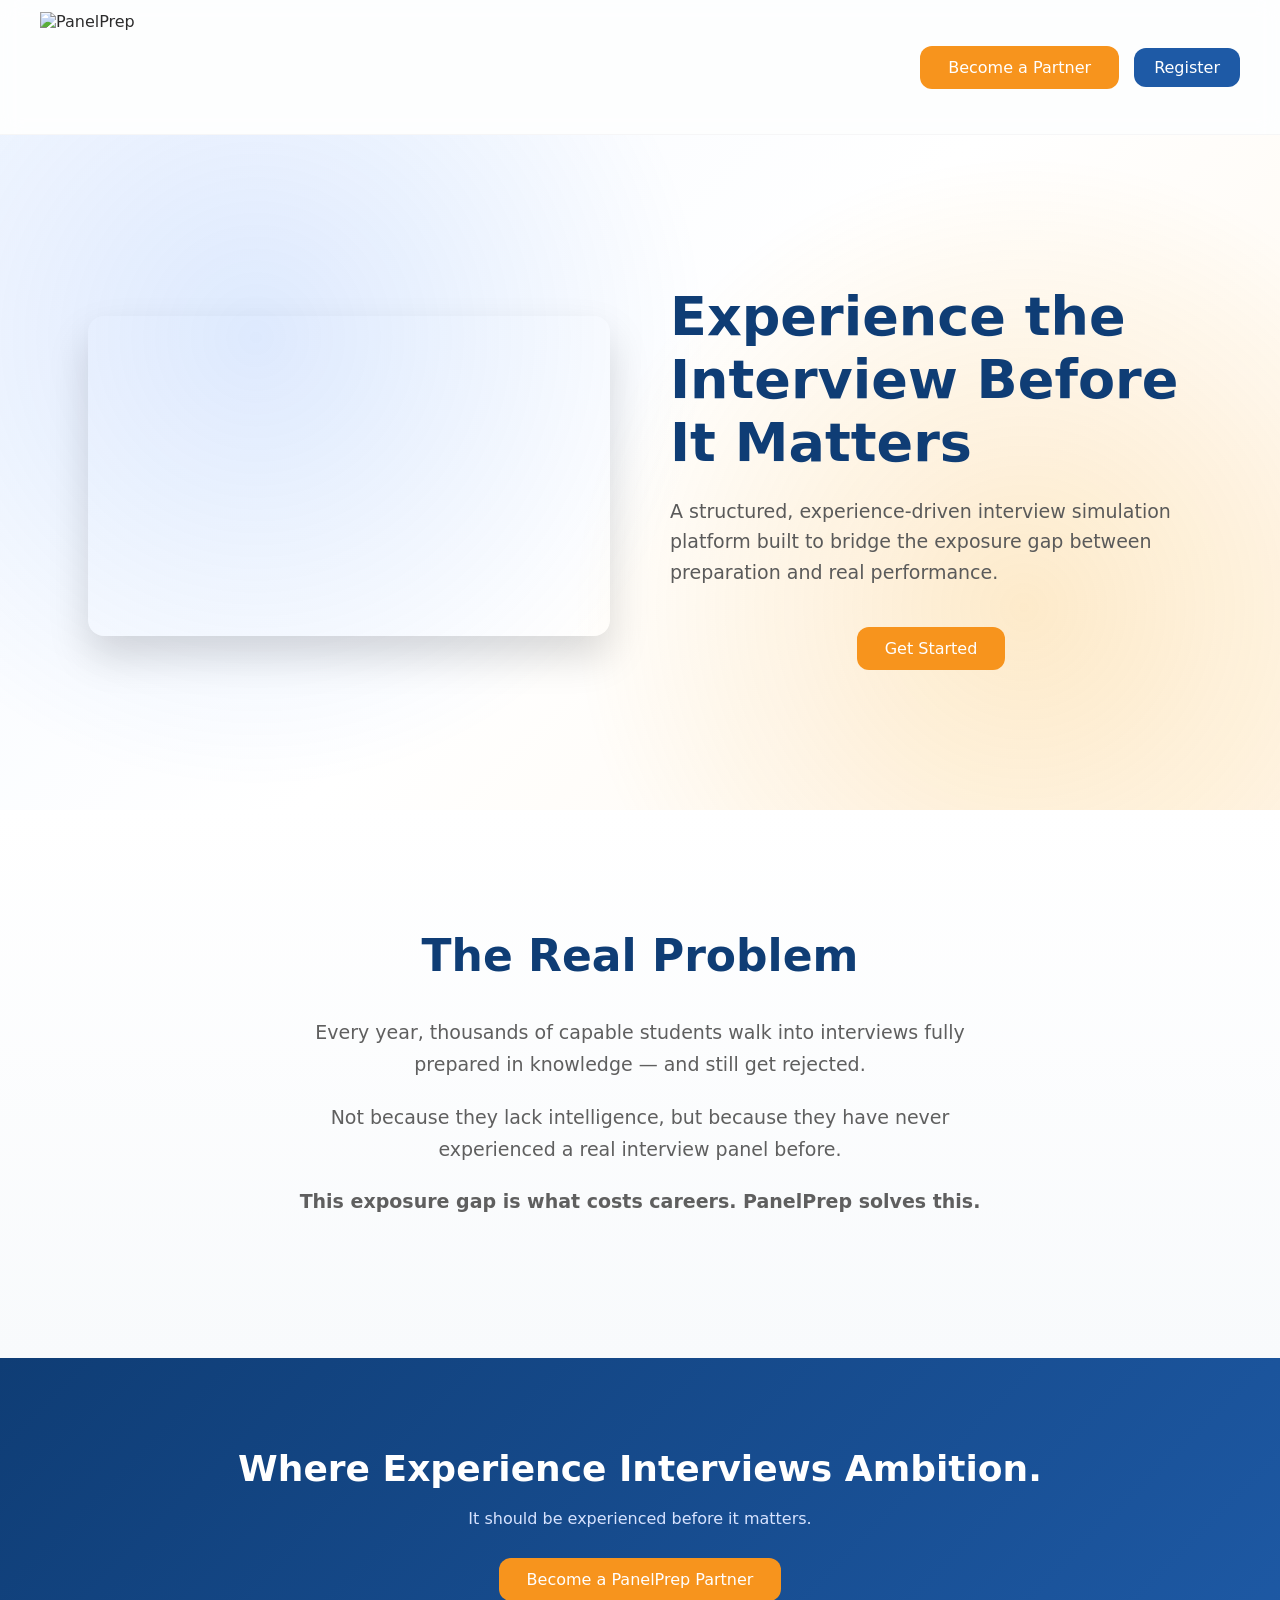
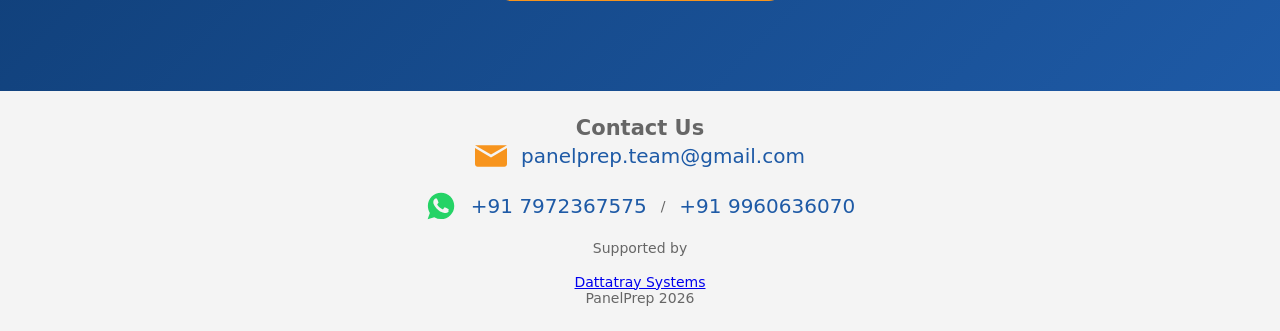
==== index.html @ e37e0bfb "Added hero video layout and updated styling" ====
<!DOCTYPE html>
<html lang="en">
<head>
<meta charset="UTF-8">
<meta name="viewport" content="width=device-width, initial-scale=1.0">

<title>PanelPrep</title>
<link rel="icon" type="image/png" href="assets/logo.png">

<link rel="stylesheet" href="style.css">
</head>

<body>

<!-- Header -->
<header class="navbar">
    <div class="container nav-inner">

        <div class="logo">
            <img src="assets/logo.png" alt="PanelPrep">
        </div>

<div class="nav-buttons">

<a href="partner.html" class="btn-accent">
Become a Partner
</a>

<a 
href="https://docs.google.com/forms/d/e/1FAIpQLSeNSyKoemHuZUB2yAhKJcCHm5KfKN0xxCc2id0hltxYJWMa1w/viewform"
target="_blank"
class="btn-primary">

Register

</a>

</div>

    </div>
</header>


<!-- Hero Section -->
<section class="hero">

<div class="blob blob1"></div>
<div class="blob blob2"></div>

<div class="container hero-content">

<div class="container hero-content">

    <div class="hero-video">
    
    <iframe 
    width="100%" 
    height="315"
    src="https://youtu.be/iik25wqIuFo?si=iToSRMz5ObK1NHu_"
    title="YouTube video"
    frameborder="0"
    allowfullscreen>
    </iframe>
    
    </div>
<div class="hero-text">

<h1>
Experience the Interview Before It Matters
</h1>

<p>
A structured, experience-driven interview simulation platform built to bridge the exposure gap between preparation and real performance.
</p>

<div class="hero-buttons">
    <a href="services.html" class="btn-accent">Get Started</a>
</div>

</div>


</div>

</div>
</section>


<!-- Problem Section -->
<section class="problem">
<div class="container">

<h2>The Real Problem</h2>

<p>
Every year, thousands of capable students walk into interviews fully prepared in knowledge — and still get rejected.
</p>

<p>
Not because they lack intelligence, but because they have never experienced a real interview panel before.
</p>

<p class="highlight">
This exposure gap is what costs careers. PanelPrep solves this.
</p>

</div>
</section>


<!-- CTA Section -->
<section class="cta">

<div class="container">

<h2>
Where Experience Interviews Ambition.
</h2>

<p>
It should be experienced before it matters.
</p>

<a href="partner.html" class="btn-accent">
Become a PanelPrep Partner
</a>

</div>

</section>


<footer>
    <section class="contact">

<div class="container">

<h2>Contact Us</h2>

<div class="contact-items">

<div class="contact-item">

<img src="assets/email.svg" alt="Email">

<a href="mailto:panelprep.team@gmail.com">
panelprep.team@gmail.com
</a>

</div>

<div class="contact-item">

<img src="assets/whatsapp.svg" alt="WhatsApp">

<a href="https://wa.me/917972367575" target="_blank">
+91 7972367575
</a> / 
<a href="https://wa.me/919960636070" target="_blank">
+91 9960636070
</a>


</div>
Supported by
<a href="https://dattatraysys77-cmyk.github.io/dattatray-systems/" target="_blank">
Dattatray Systems
</a>

</div>

</div>

</section>
PanelPrep 2026 
</footer>


<script src="script.js"></script>
<!-- Registration Modal -->

<div id="formModal" class="modal">

<div class="modal-content">

<span class="close">&times;</span>

<iframe 
src="https://docs.google.com/forms/d/e/1FAIpQLSeNSyKoemHuZUB2yAhKJcCHm5KfKN0xxCc2id0hltxYJWMa1w/viewform?embedded=true"
width="100%"
height="600"
frameborder="0">
Loading…
</iframe>

</div>

</div>
</body>
</html>
---- style.css ----
*{
margin:0;
padding:0;
box-sizing:border-box;
font-family:Inter,system-ui;
}

:root{
--blue:#1E5AA6;
--blue-dark:#0F3D75;
--orange:#F7941D;
--text:#2c2c2c;
}

body{
background:#f8fafc;
color:var(--text);
overflow-x:hidden;
}

/* container */

.container{
max-width:1200px;
margin:auto;
padding:0 24px;
}

/* NAVBAR */

.navbar{
position:sticky;
top:0;
z-index:100;

background:rgba(255,255,255,0.75);
backdrop-filter:blur(10px);

border-bottom:1px solid rgba(0,0,0,0.03);
}

.nav-inner{
display:flex;
justify-content:space-between;
align-items:center;
padding:12px 0;
}

/* logo */

.logo img{
height: 110px;
width:auto;
object-fit:contain;
display:block;
}

/* NAV BUTTONS */

.nav-buttons{
display:flex;
gap:15px;
align-items:center;
}

/* BUTTONS */

.btn-primary,
.btn-outline,
.btn-accent{
transition:all 0.3s cubic-bezier(.4,0,.2,1);
cursor:pointer;
font-weight:500;
display:inline-block;
text-decoration:none;
}

/* primary */

.btn-primary{
background:var(--blue);
color:white;
border:none;
padding:10px 20px;
border-radius:12px;
}

.btn-primary:hover{
background:#17498a;
transform:translateY(-2px);
box-shadow:0 8px 20px rgba(0,0,0,0.15);
}

/* outline */

.btn-outline{
border:1px solid #d6d6d6;
background:white;
padding:10px 20px;
border-radius:12px;
}

.btn-outline:hover{
background:#f5f5f5;
transform:translateY(-2px);
}

/* accent */

.btn-accent{
background:var(--orange);
color:white;
border:none;
padding:12px 28px;
border-radius:12px;
font-size:16px;
}

.btn-accent:hover{
transform:translateY(-3px);
box-shadow:0 12px 28px rgba(247,148,29,0.35);
}

/* HERO SECTION */

.hero{
position:relative;
padding:150px 0 140px 0;
text-align:center;
overflow:hidden;

.hero-content{
display:flex;
align-items:center;   /* vertical center */
justify-content:space-between;
gap:60px;
text-align:left;
}

.hero-video{
flex:1;
}

.hero-text{
flex:1;
display:flex;
flex-direction:column;
justify-content:center; /* center text vertically */
}

.hero-video iframe{
width:100%;
height:320px;
border-radius:16px;
box-shadow:0 20px 40px rgba(0,0,0,0.15);
}

/* smooth gradient background */

background:
radial-gradient(circle at 20% 30%, rgba(59,130,246,0.15), transparent 40%),
radial-gradient(circle at 80% 70%, rgba(245,158,11,0.18), transparent 40%),
linear-gradient(135deg,#f5f9ff,#ffffff,#fff7eb);
}

/* heading */

.hero h1{
font-size:54px;
color:var(--blue-dark);
margin-bottom:22px;
font-weight:700;

animation:fadeUp 0.9s ease forwards;
}

/* paragraph */

.hero p{
font-size:19px;
max-width:720px;
margin:auto;
color:#5a5a5a;
line-height:1.6;
animation:fadeUp 1.1s ease forwards;
border-bottom-left-radius:40px;
border-bottom-right-radius:40px;
}

/* hero buttons */

.hero-buttons{
margin-top:40px;
display:flex;
justify-content:center;
gap:18px;

animation:fadeUp 1.3s ease forwards;
}

/* FLOATING BLOBS */

.blob{
position:absolute;
width:420px;
height:420px;
border-radius:50%;
filter:blur(160px);
opacity:.35;
z-index:-1;

animation:floatBlob 18s ease-in-out infinite;
}

.blob1{
background:#3b82f6;
top:-120px;
left:-100px;
animation-delay:0s;
}

.blob2{
background:#f59e0b;
bottom:-140px;
right:-100px;
animation-delay:6s;
}

/* PROBLEM SECTION */

.problem{
padding:120px 20px;
background:linear-gradient(180deg,#ffffff,#f8fafc);
text-align:center;
}

/* heading */

.problem h2{
font-size:44px;
margin-bottom:35px;
color:var(--blue-dark);
font-weight:700;
}

/* text container */

.problem p{
max-width:700px;
margin:0 auto 20px auto;
font-size:19px;
color:#5f5f5f;
line-height:1.7;
}

/* highlight line */

.highlight{
color:var(--orange);
font-weight:600;
margin-top:10px;
}

/* CTA */

.cta{
background:linear-gradient(135deg,#0F3D75,#1E5AA6);
color:white;
text-align:center;
padding:90px 0;
}

.cta h2{
font-size:36px;
margin-bottom:20px;
}

.cta p{
margin-bottom:30px;
color:#d7e3ff;
}

/* footer */

footer{
text-align:center;
padding:25px;
font-size:14px;
background:#f4f4f4;
color:#666;
}

/* ANIMATIONS */

@keyframes floatBlob{

0%{
transform:translate(0px,0px);
}

50%{
transform:translate(40px,-30px);
}

100%{
transform:translate(0px,0px);
}

}

@keyframes fadeUp{

0%{
opacity:0;
transform:translateY(30px);
}

100%{
opacity:1;
transform:translateY(0);
}

}

/* RESPONSIVE */

@media(max-width:900px){

.hero h1{
font-size:40px;
}

.hero p{
font-size:17px;
}

}

@media(max-width:768px){


.logo img{
height:60px;
}


.hero{
padding:110px 0;
}

.hero h1{
font-size:32px;
}

.hero-buttons{
justify-content:center; /* center only on mobile */
/* flex-direction:column; */
/* gap:12px; */
}

.problem{
padding:70px 0;
}

.problem h2{
font-size:28px;
}
.hero-content{
flex-direction:column;
text-align:center;
}

.hero-video iframe{
height:220px;
}

}

/* Modal background */

.modal{
display:none;
position:fixed;
z-index:999;
left:0;
top:0;
width:100%;
height:100%;
background:rgba(0,0,0,0.5);
}

/* Modal box */

.modal-content{
background:white;
margin:5% auto;
padding:20px;
width:80%;
max-width:800px;
border-radius:10px;
position:relative;
}

/* Close button */

.close{
position:absolute;
top:10px;
right:15px;
font-size:28px;
cursor:pointer;
}

/* CONTACT ICONS */

/* CONTACT SECTION CENTER */

.contact{
text-align:center;
}

.contact-items{
display:flex;
flex-direction:column;
align-items:center;
gap:18px;
}

.contact-item{
display:flex;
align-items:center;
justify-content:center;
gap:14px;
}

.contact-item img{
width:32px;
height:32px;
}

.contact-item a{
font-size:20px;
text-decoration:none;
color:#1E5AA6;
}
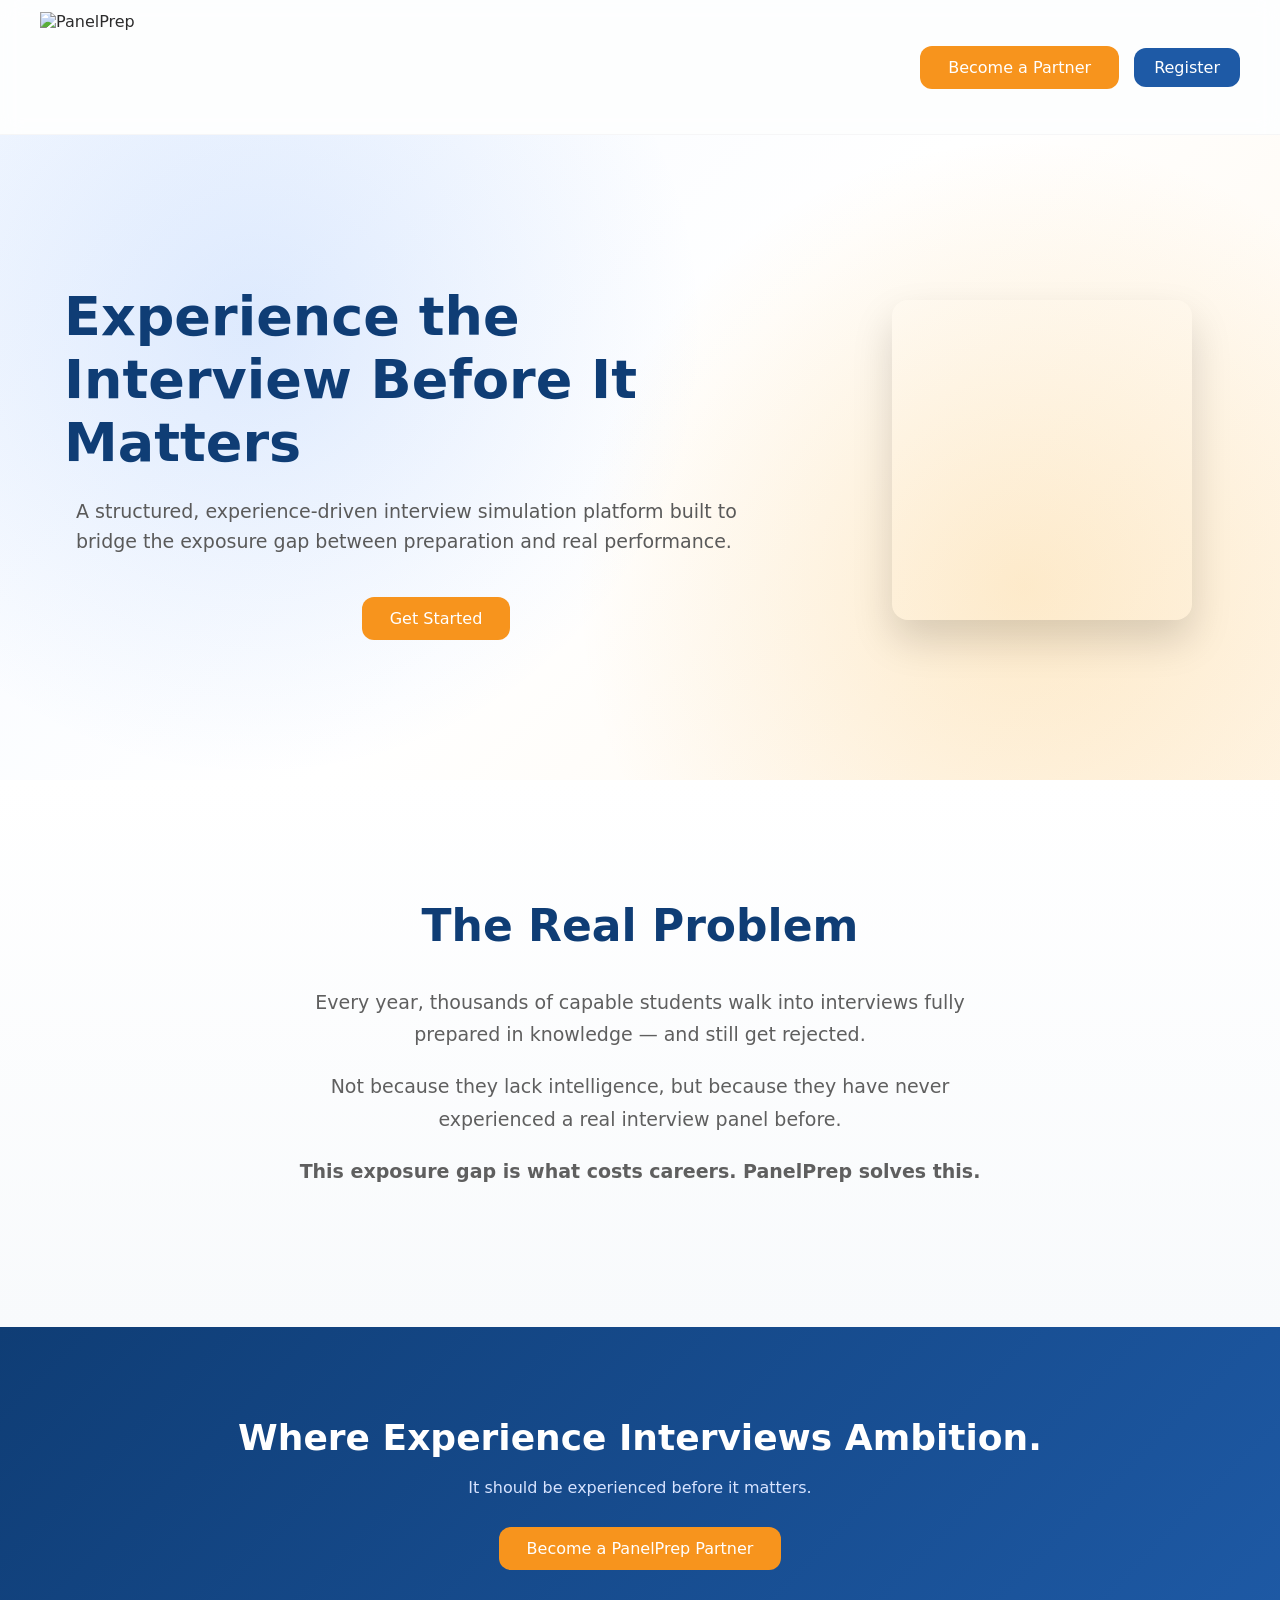
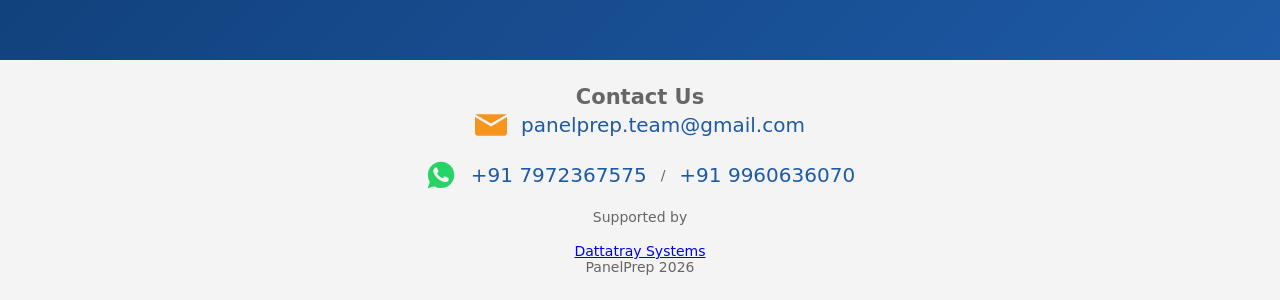
==== commit 1636c34d: "Embed YouTube video in hero section Added a video iframe to the hero section of the homepage." ====
--- a/index.html
+++ b/index.html
@@ -49,9 +49,26 @@
 
 <div class="container hero-content">
 
+
+<div class="hero-text">
+
+<h1>
+Experience the Interview Before It Matters
+</h1>
+
+<p>
+A structured, experience-driven interview simulation platform built to bridge the exposure gap between preparation and real performance.
+</p>
+
+<div class="hero-buttons">
+    <a href="services.html" class="btn-accent">Get Started</a>
+</div>
+
+</div>
 <div class="container hero-content">
 
     <div class="hero-video">
+        <!-- <iframe src="https://www.youtube.com/embed/VIDEO_ID" allowfullscreen></iframe> -->
     
     <iframe 
     width="100%" 
@@ -62,21 +79,6 @@
     allowfullscreen>
     </iframe>
     
-    </div>
-<div class="hero-text">
-
-<h1>
-Experience the Interview Before It Matters
-</h1>
-
-<p>
-A structured, experience-driven interview simulation platform built to bridge the exposure gap between preparation and real performance.
-</p>
-
-<div class="hero-buttons">
-    <a href="services.html" class="btn-accent">Get Started</a>
-</div>
-
 </div>
 
 
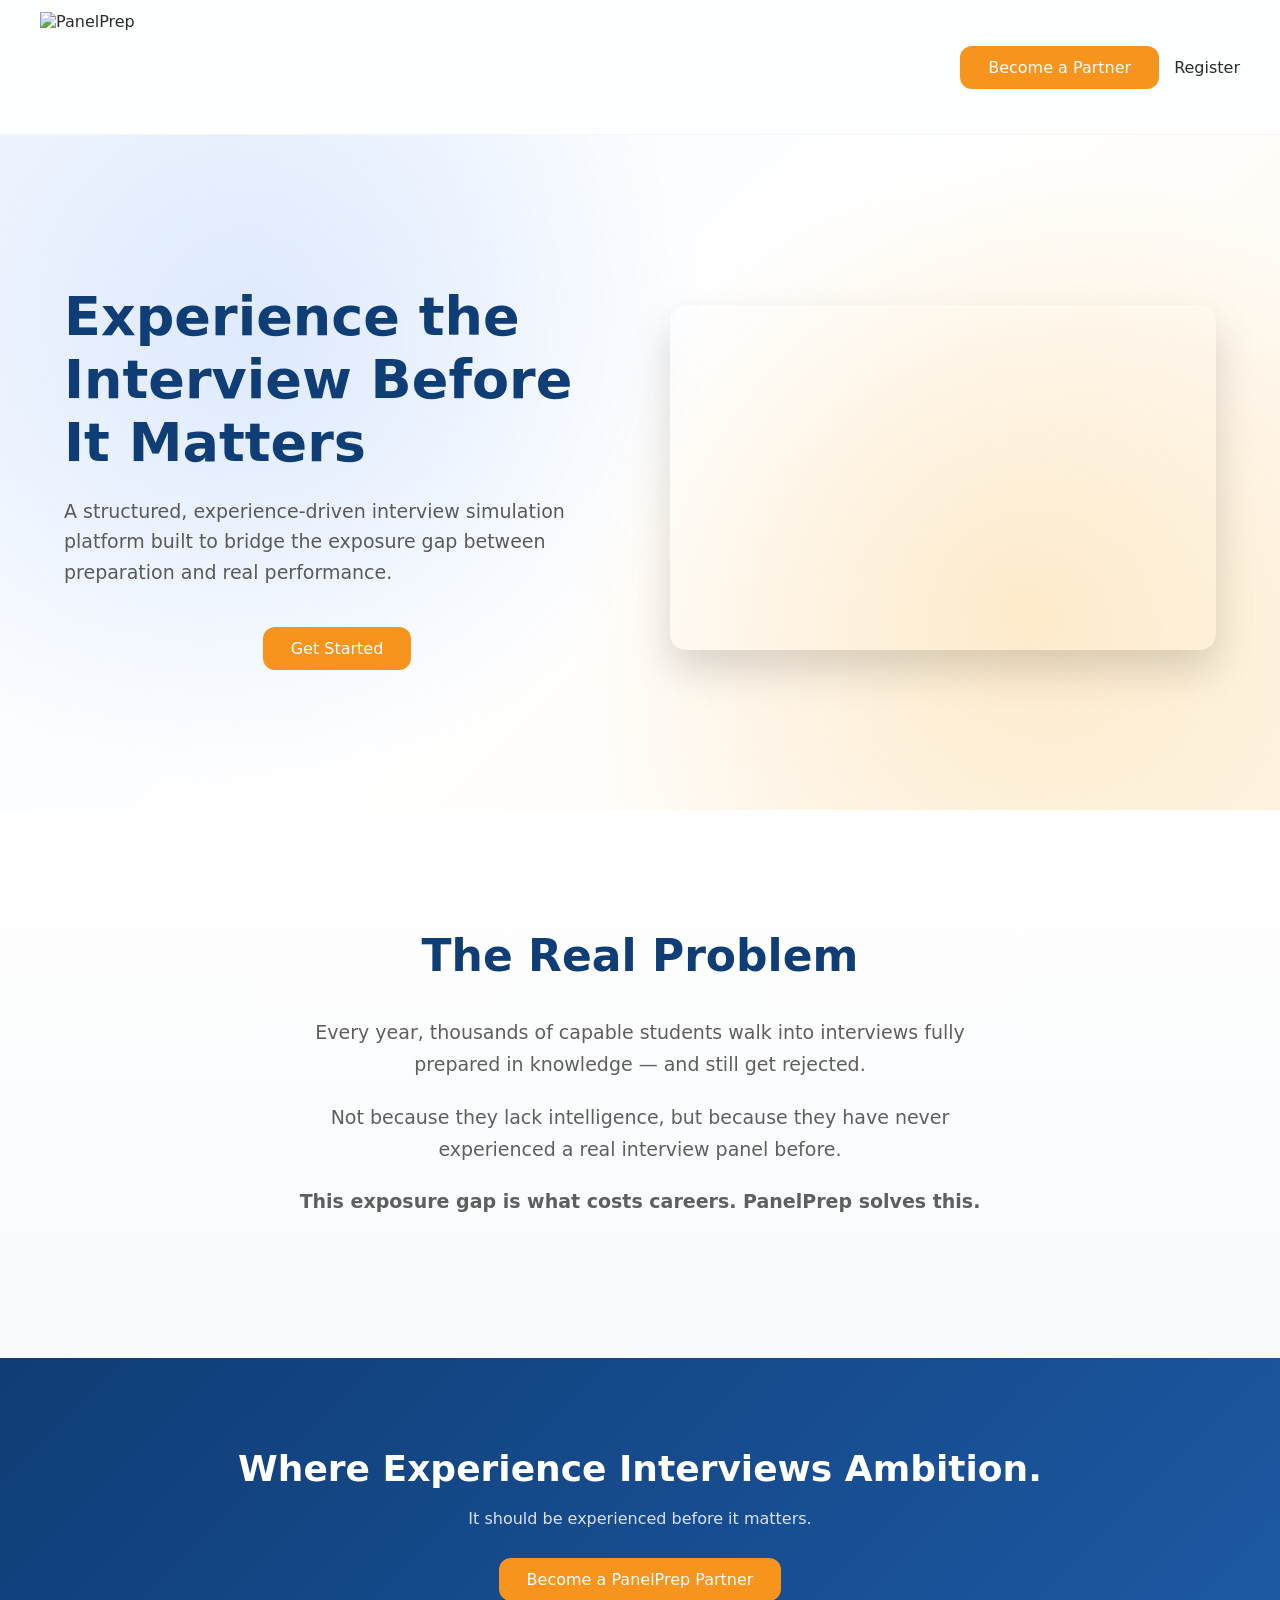
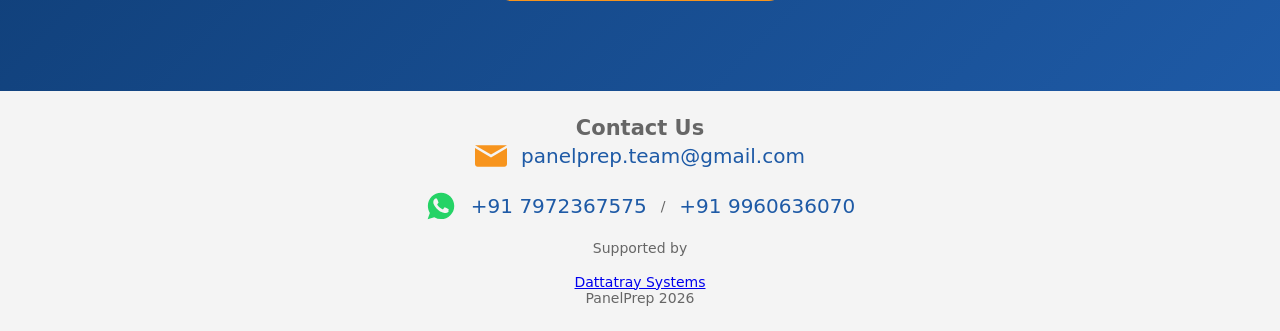
==== commit 949f7624: "Added video" ====
--- a/index.html
+++ b/index.html
@@ -26,10 +26,10 @@
 Become a Partner
 </a>
 
-<a 
+<!-- <a 
 href="https://docs.google.com/forms/d/e/1FAIpQLSeNSyKoemHuZUB2yAhKJcCHm5KfKN0xxCc2id0hltxYJWMa1w/viewform"
 target="_blank"
-class="btn-primary">
+class="btn-primary"> -->
 
 Register
 
@@ -44,47 +44,38 @@
 <!-- Hero Section -->
 <section class="hero">
 
-<div class="blob blob1"></div>
-<div class="blob blob2"></div>
+    <div class="blob blob1"></div>
+    <div class="blob blob2"></div>
 
-<div class="container hero-content">
+    <div class="container hero-content">
 
 
-<div class="hero-text">
+        <div class="hero-text">
 
-<h1>
-Experience the Interview Before It Matters
-</h1>
+            <h1>
+            Experience the Interview Before It Matters
+            </h1>
 
-<p>
-A structured, experience-driven interview simulation platform built to bridge the exposure gap between preparation and real performance.
-</p>
+            <p>
+            A structured, experience-driven interview simulation platform built to bridge the exposure gap between preparation and real performance.
+            </p>
 
-<div class="hero-buttons">
-    <a href="services.html" class="btn-accent">Get Started</a>
-</div>
+            <div class="hero-buttons">
+                <a href="services.html" class="btn-accent">Get Started</a>
+            </div>
 
-</div>
-<div class="container hero-content">
+        </div>
 
-    <div class="hero-video">
-        <!-- <iframe src="https://www.youtube.com/embed/VIDEO_ID" allowfullscreen></iframe> -->
-    
-    <iframe 
-    width="100%" 
-    height="315"
-    src="https://youtu.be/iik25wqIuFo?si=iToSRMz5ObK1NHu_"
-    title="YouTube video"
-    frameborder="0"
-    allowfullscreen>
-    </iframe>
-    
-</div>
+        <div class="hero-video" style="position: relative; padding-bottom: 30%; height: 0;">
+                <iframe 
+                    src="https://www.youtube.com/embed/ZKKPit5Ttq8?si=0EWkByMePWAfmNd7"
+                    style="position: absolute; top:0; left:0; width:100%; height:100%;"
+                    frameborder="0"
+                    allowfullscreen>
+                </iframe>
+        </div>
 
-
-</div>
-
-</div>
+    </div>
 </section>
 
 
@@ -187,13 +178,13 @@
 
 <span class="close">&times;</span>
 
-<iframe 
+<!-- <iframe 
 src="https://docs.google.com/forms/d/e/1FAIpQLSeNSyKoemHuZUB2yAhKJcCHm5KfKN0xxCc2id0hltxYJWMa1w/viewform?embedded=true"
 width="100%"
 height="600"
 frameborder="0">
 Loading…
-</iframe>
+</iframe> -->
 
 </div>
 
--- a/style.css
+++ b/style.css
@@ -370,9 +370,9 @@
 text-align:center;
 }
 
-.hero-video iframe{
+/* .hero-video iframe{
 height:220px;
-}
+} */
 
 }
 
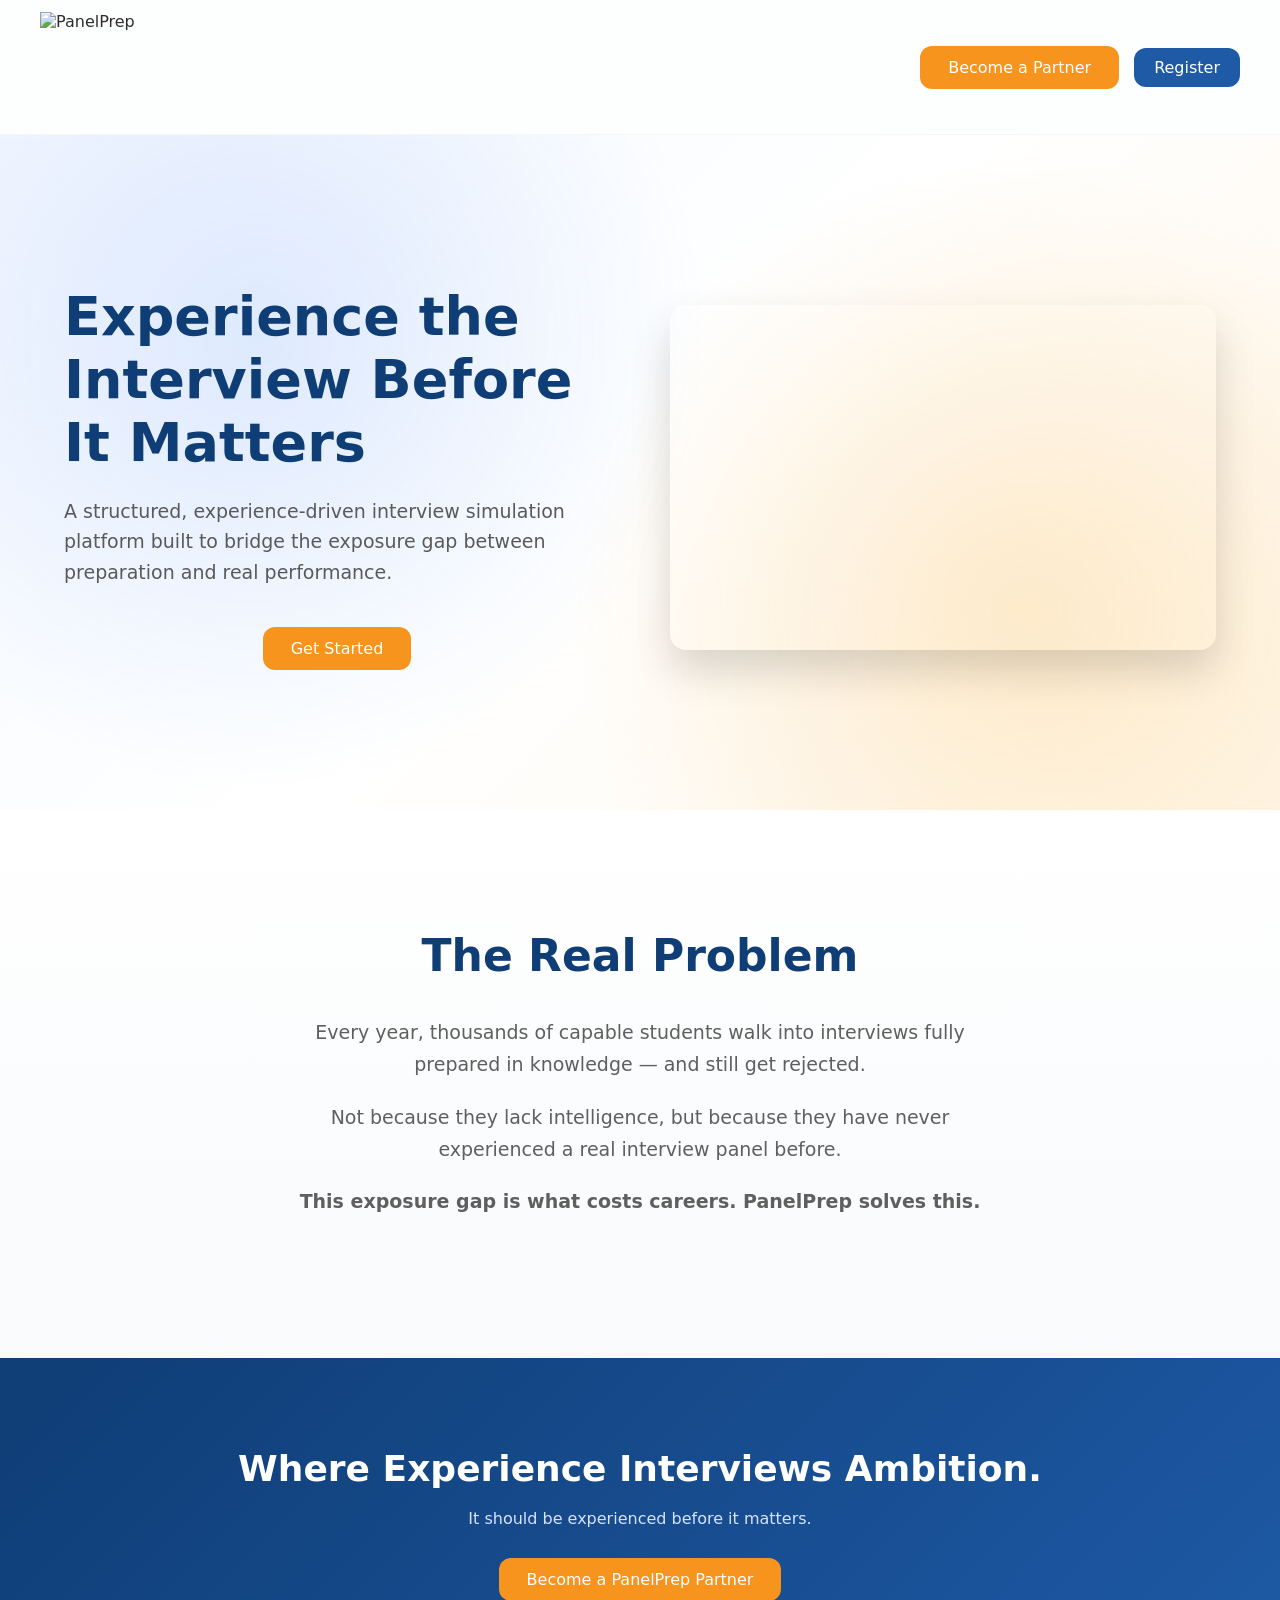
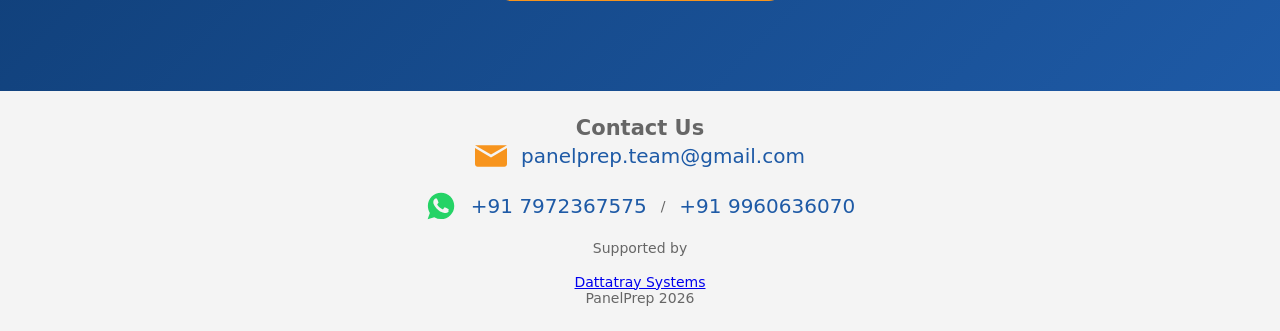
==== commit 40b89488: "Clean up index.html by removing commented sections Removed commented-out code for registration and i" ====
--- a/index.html
+++ b/index.html
@@ -26,10 +26,10 @@
 Become a Partner
 </a>
 
-<!-- <a 
+<a 
 href="https://docs.google.com/forms/d/e/1FAIpQLSeNSyKoemHuZUB2yAhKJcCHm5KfKN0xxCc2id0hltxYJWMa1w/viewform"
 target="_blank"
-class="btn-primary"> -->
+class="btn-primary">
 
 Register
 
@@ -178,13 +178,13 @@
 
 <span class="close">&times;</span>
 
-<!-- <iframe 
+<iframe 
 src="https://docs.google.com/forms/d/e/1FAIpQLSeNSyKoemHuZUB2yAhKJcCHm5KfKN0xxCc2id0hltxYJWMa1w/viewform?embedded=true"
 width="100%"
 height="600"
 frameborder="0">
 Loading…
-</iframe> -->
+</iframe>
 
 </div>
 
--- a/style.css
+++ b/style.css
@@ -128,6 +128,32 @@
 padding:150px 0 140px 0;
 text-align:center;
 overflow:hidden;
+
+.hero-content{
+display:flex;
+align-items:center;   /* vertical center */
+justify-content:space-between;
+gap:60px;
+text-align:left;
+}
+
+.hero-video{
+flex:1;
+}
+
+.hero-text{
+flex:1;
+display:flex;
+flex-direction:column;
+justify-content:center; /* center text vertically */
+}
+
+.hero-video iframe{
+width:100%;
+height:320px;
+border-radius:16px;
+box-shadow:0 20px 40px rgba(0,0,0,0.15);
+}
 
 .hero-content{
 display:flex;
@@ -356,6 +382,9 @@
 justify-content:center; /* center only on mobile */
 /* flex-direction:column; */
 /* gap:12px; */
+justify-content:center; /* center only on mobile */
+/* flex-direction:column; */
+/* gap:12px; */
 }
 
 .problem{
@@ -364,6 +393,14 @@
 
 .problem h2{
 font-size:28px;
+}
+.hero-content{
+flex-direction:column;
+text-align:center;
+}
+
+.hero-video iframe{
+height:220px;
 }
 .hero-content{
 flex-direction:column;
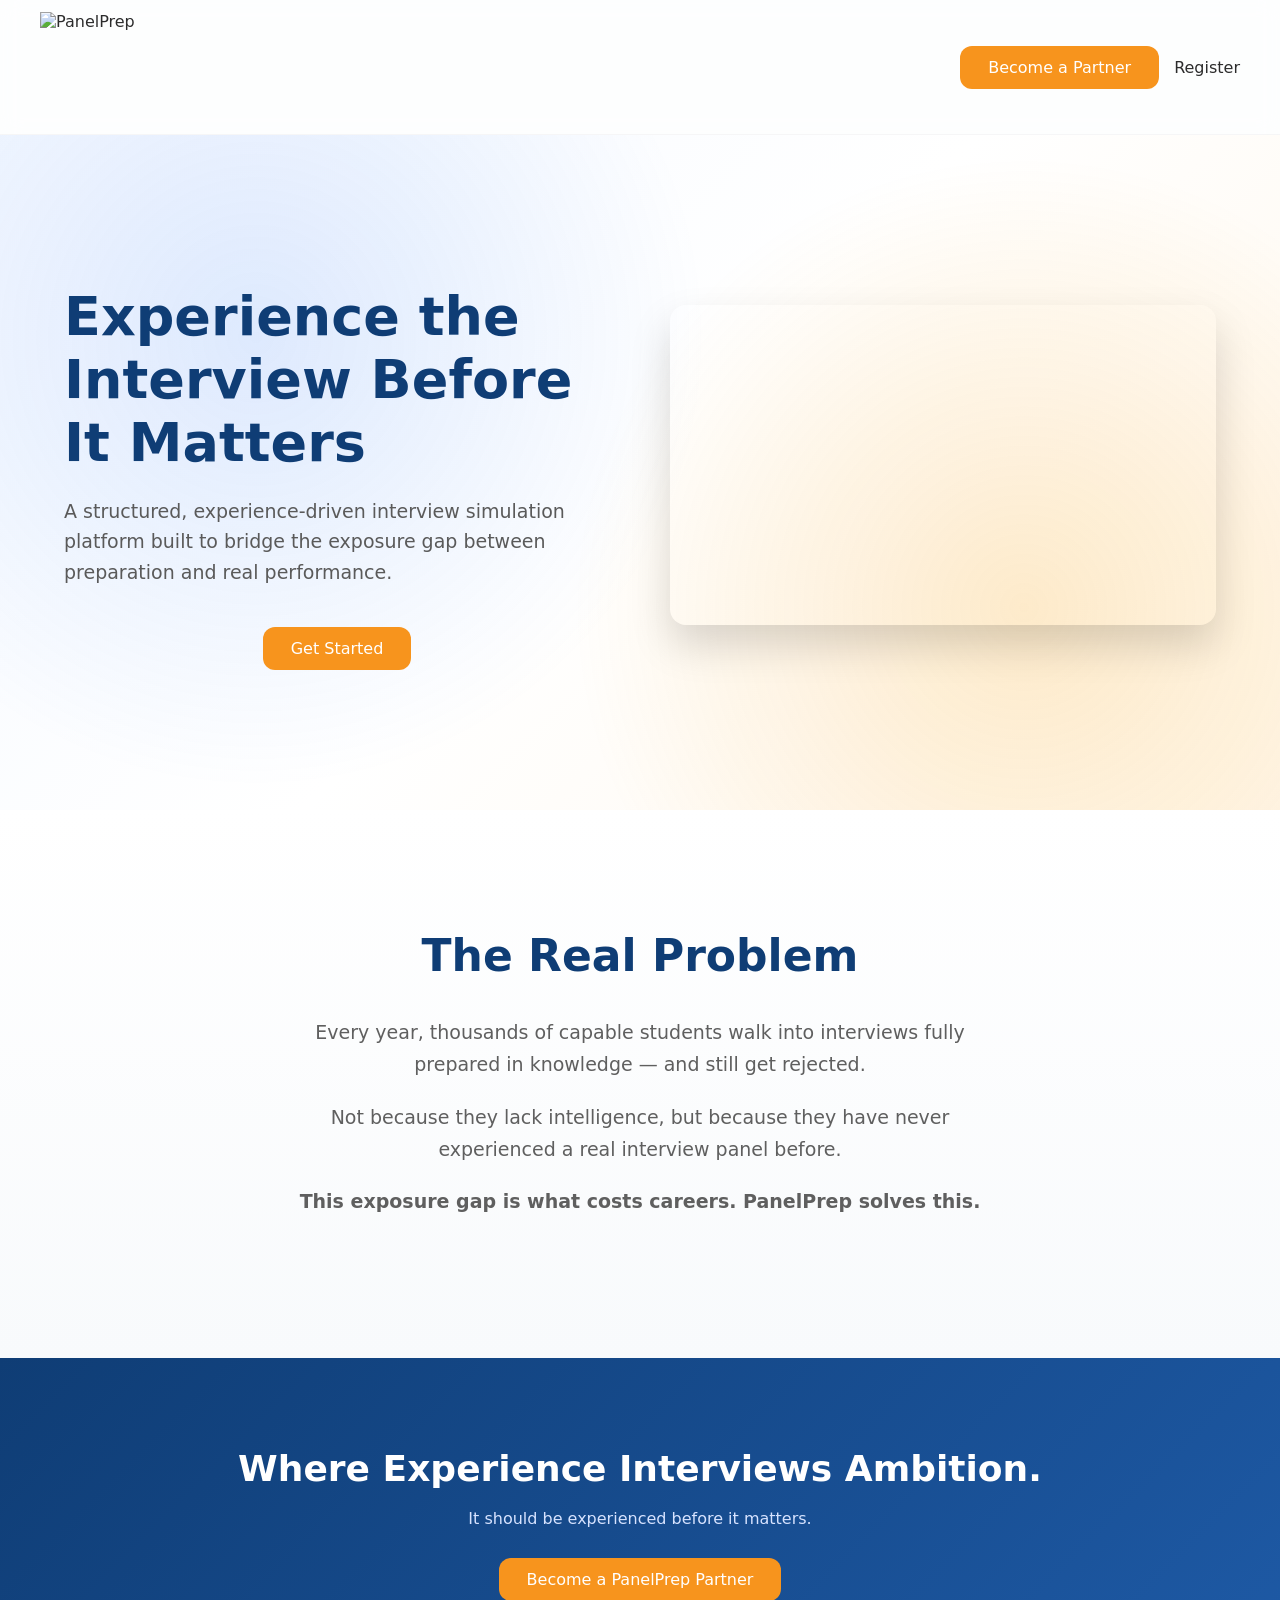
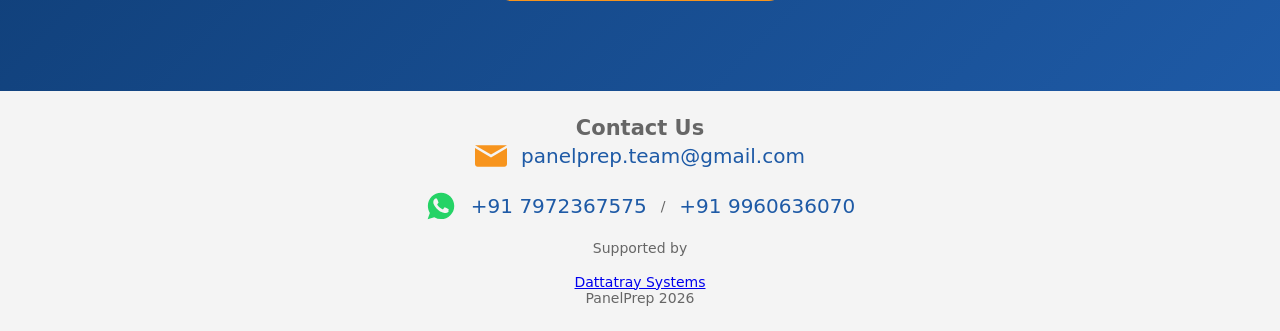
==== commit b1d9c86f: "Added video for responsive screens" ====
--- a/index.html
+++ b/index.html
@@ -26,10 +26,10 @@
 Become a Partner
 </a>
 
-<a 
+<!-- <a 
 href="https://docs.google.com/forms/d/e/1FAIpQLSeNSyKoemHuZUB2yAhKJcCHm5KfKN0xxCc2id0hltxYJWMa1w/viewform"
 target="_blank"
-class="btn-primary">
+class="btn-primary"> -->
 
 Register
 
@@ -69,7 +69,7 @@
         <div class="hero-video" style="position: relative; padding-bottom: 30%; height: 0;">
                 <iframe 
                     src="https://www.youtube.com/embed/ZKKPit5Ttq8?si=0EWkByMePWAfmNd7"
-                    style="position: absolute; top:0; left:0; width:100%; height:100%;"
+                    
                     frameborder="0"
                     allowfullscreen>
                 </iframe>
@@ -178,13 +178,13 @@
 
 <span class="close">&times;</span>
 
-<iframe 
+<!-- <iframe 
 src="https://docs.google.com/forms/d/e/1FAIpQLSeNSyKoemHuZUB2yAhKJcCHm5KfKN0xxCc2id0hltxYJWMa1w/viewform?embedded=true"
 width="100%"
 height="600"
 frameborder="0">
 Loading…
-</iframe>
+</iframe> -->
 
 </div>
 
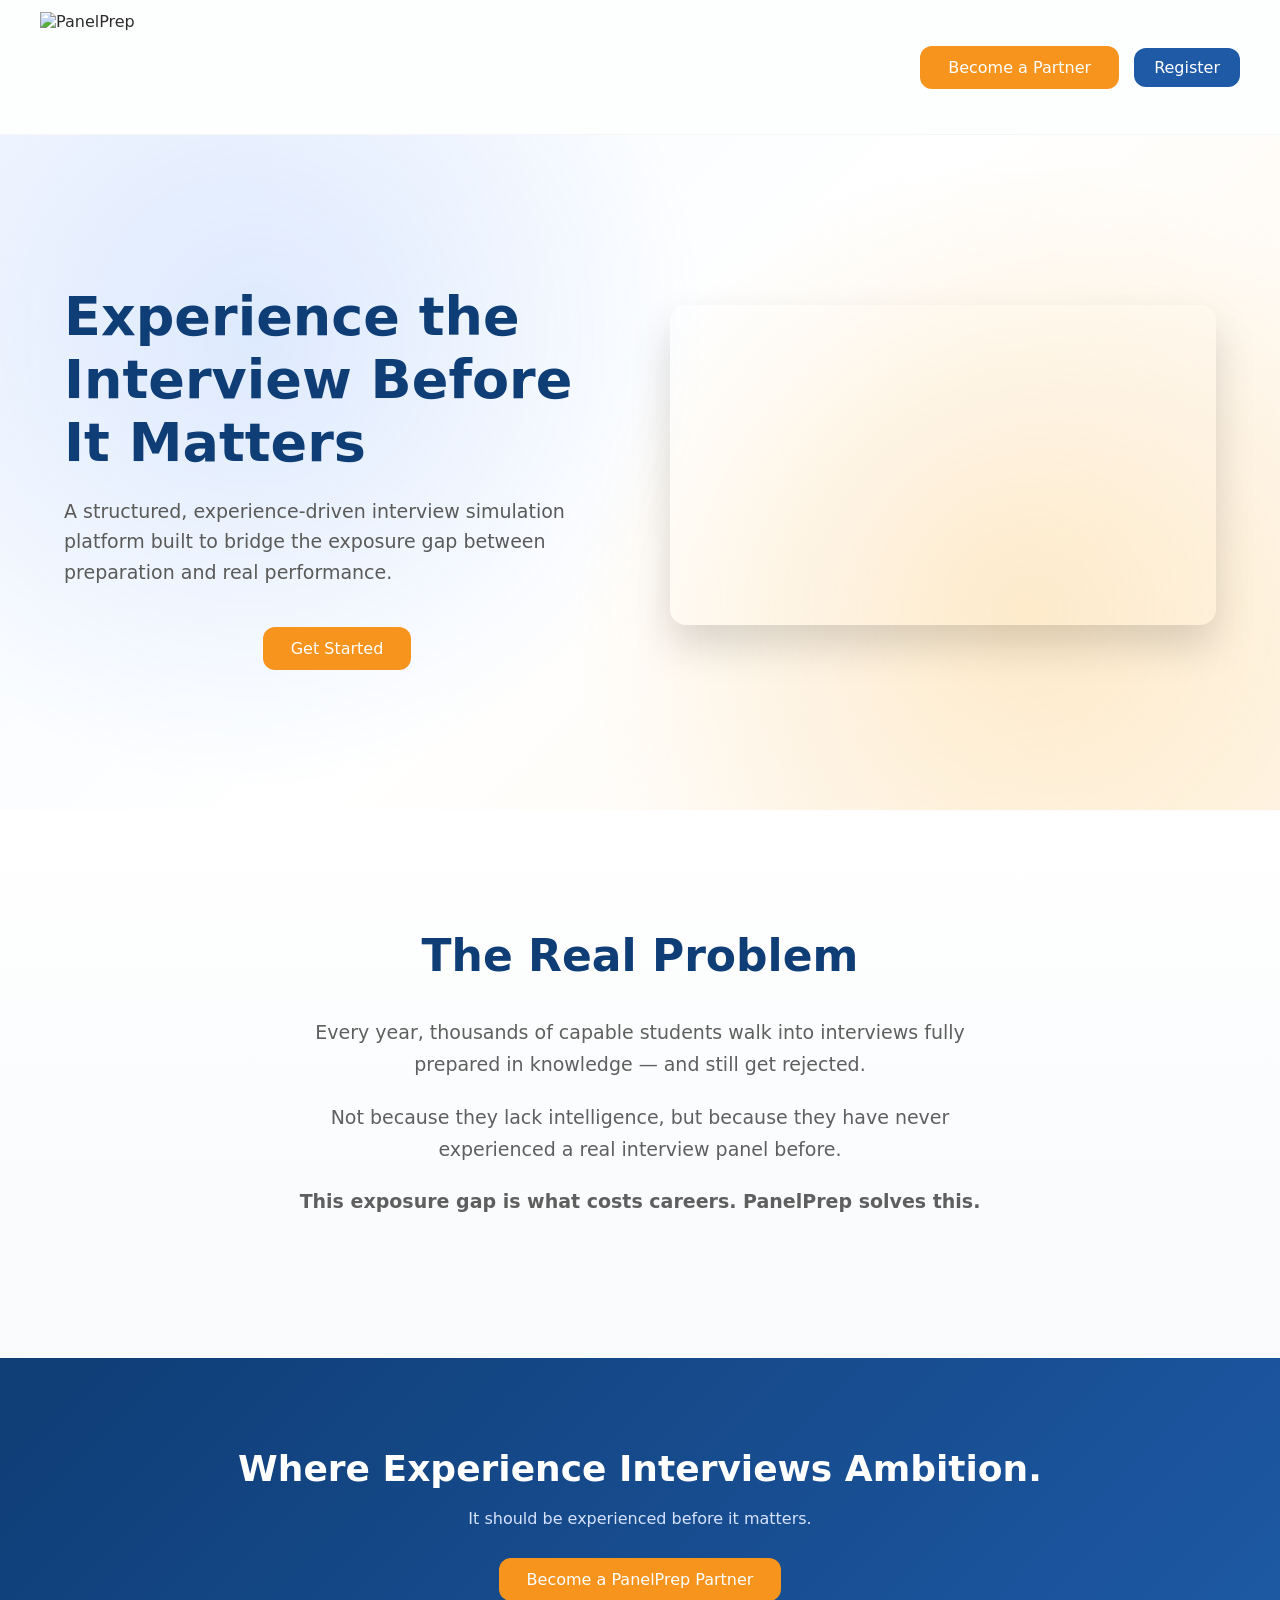
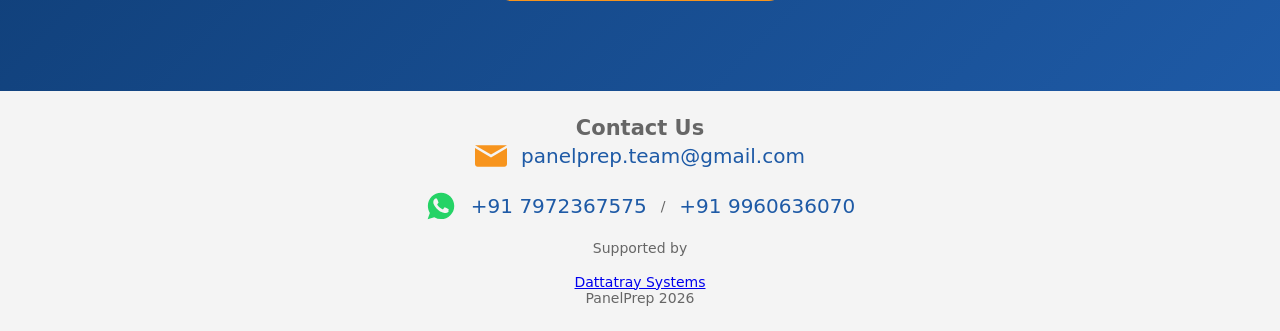
==== commit 74b5c879: "Merge branch 'panelprepteam-hue:main' into main" ====
--- a/index.html
+++ b/index.html
@@ -26,10 +26,10 @@
 Become a Partner
 </a>
 
-<!-- <a 
+<a 
 href="https://docs.google.com/forms/d/e/1FAIpQLSeNSyKoemHuZUB2yAhKJcCHm5KfKN0xxCc2id0hltxYJWMa1w/viewform"
 target="_blank"
-class="btn-primary"> -->
+class="btn-primary">
 
 Register
 
@@ -178,13 +178,13 @@
 
 <span class="close">&times;</span>
 
-<!-- <iframe 
+<iframe 
 src="https://docs.google.com/forms/d/e/1FAIpQLSeNSyKoemHuZUB2yAhKJcCHm5KfKN0xxCc2id0hltxYJWMa1w/viewform?embedded=true"
 width="100%"
 height="600"
 frameborder="0">
 Loading…
-</iframe> -->
+</iframe>
 
 </div>
 
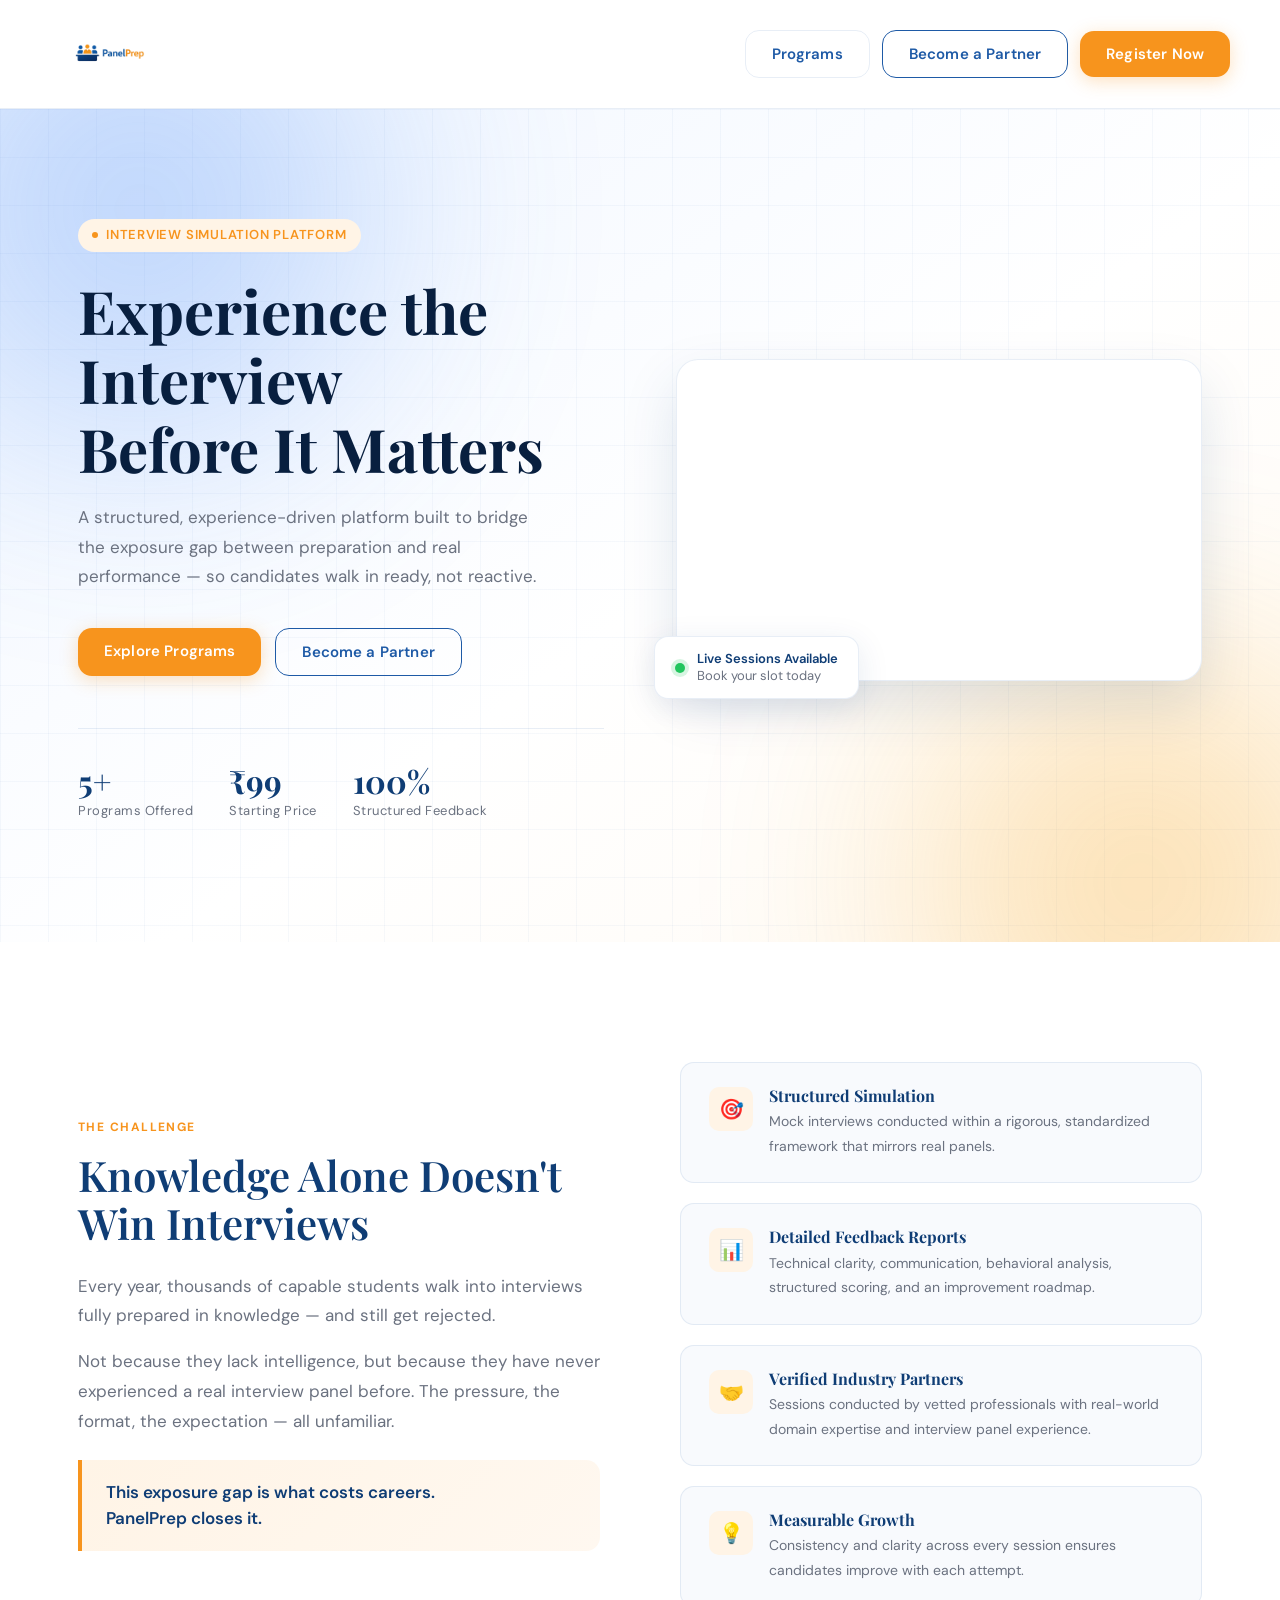
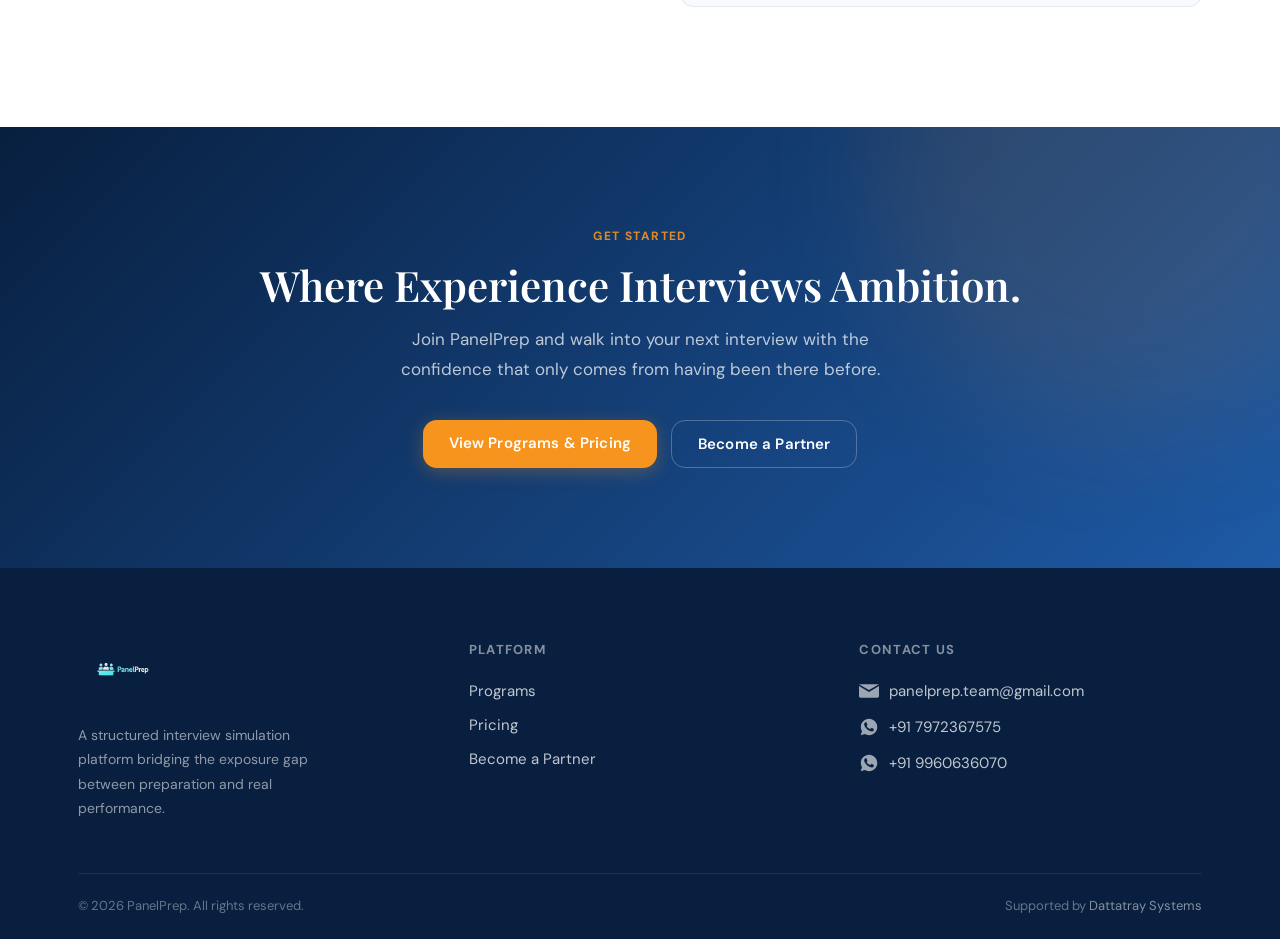
==== commit 95844d7c: "new look" ====
--- a/index.html
+++ b/index.html
@@ -1,193 +1,197 @@
 <!DOCTYPE html>
 <html lang="en">
 <head>
-<meta charset="UTF-8">
-<meta name="viewport" content="width=device-width, initial-scale=1.0">
-
-<title>PanelPrep</title>
-<link rel="icon" type="image/png" href="assets/logo.png">
-
-<link rel="stylesheet" href="style.css">
+  <meta charset="UTF-8">
+  <meta name="viewport" content="width=device-width, initial-scale=1.0">
+  <title>PanelPrep — Interview Simulation Platform</title>
+  <link rel="icon" type="image/png" href="assets/logo.png">
+  <link rel="stylesheet" href="style.css">
 </head>
-
 <body>
 
-<!-- Header -->
+<!-- ── NAVBAR ── -->
 <header class="navbar">
-    <div class="container nav-inner">
-
-        <div class="logo">
-            <img src="assets/logo.png" alt="PanelPrep">
-        </div>
-
-<div class="nav-buttons">
-
-<a href="partner.html" class="btn-accent">
-Become a Partner
-</a>
-
-<a 
-href="https://docs.google.com/forms/d/e/1FAIpQLSeNSyKoemHuZUB2yAhKJcCHm5KfKN0xxCc2id0hltxYJWMa1w/viewform"
-target="_blank"
-class="btn-primary">
-
-Register
-
-</a>
-
-</div>
-
+  <div class="container nav-inner">
+    <div class="logo">
+      <img src="assets/logo.png" alt="PanelPrep">
     </div>
+    <nav class="nav-buttons">
+      <a href="services.html" class="btn-ghost">Programs</a>
+      <a href="partner.html" class="btn-outline">Become a Partner</a>
+      <a href="https://docs.google.com/forms/d/e/1FAIpQLSeNSyKoemHuZUB2yAhKJcCHm5KfKN0xxCc2id0hltxYJWMa1w/viewform?usp=sharing" target="_blank" class="btn-accent">Register Now</a>
+    </nav>
+  </div>
 </header>
 
 
-<!-- Hero Section -->
+<!-- ── HERO ── -->
 <section class="hero">
+  <div class="blob blob1"></div>
+  <div class="blob blob2"></div>
 
-    <div class="blob blob1"></div>
-    <div class="blob blob2"></div>
+  <div class="container hero-content">
 
-    <div class="container hero-content">
+    <div class="hero-text animate">
+      <div class="hero-badge"><span></span> Interview Simulation Platform</div>
+      <h1>Experience the Interview<br>Before It Matters</h1>
+      <p>A structured, experience-driven platform built to bridge the exposure gap between preparation and real performance — so candidates walk in ready, not reactive.</p>
+      <div class="hero-actions">
+        <a href="services.html" class="btn-accent">Explore Programs</a>
+        <a href="partner.html" class="btn-outline">Become a Partner</a>
+      </div>
+      <div class="hero-stats">
+        <div class="stat-item">
+          <div class="num">5+</div>
+          <div class="lbl">Programs Offered</div>
+        </div>
+        <div class="stat-item">
+          <div class="num">₹99</div>
+          <div class="lbl">Starting Price</div>
+        </div>
+        <div class="stat-item">
+          <div class="num">100%</div>
+          <div class="lbl">Structured Feedback</div>
+        </div>
+      </div>
+    </div>
 
+    <div class="hero-visual animate">
+      <div class="video-card">
+        <iframe
+          src="https://www.youtube.com/embed/ZKKPit5Ttq8?si=0EWkByMePWAfmNd7"
+          frameborder="0"
+          allowfullscreen>
+        </iframe>
+      </div>
+      <div class="video-badge">
+        <div class="dot"></div>
+        <div class="vb-text">
+          Live Sessions Available
+          <span>Book your slot today</span>
+        </div>
+      </div>
+    </div>
 
-        <div class="hero-text">
-
-            <h1>
-            Experience the Interview Before It Matters
-            </h1>
-
-            <p>
-            A structured, experience-driven interview simulation platform built to bridge the exposure gap between preparation and real performance.
-            </p>
-
-            <div class="hero-buttons">
-                <a href="services.html" class="btn-accent">Get Started</a>
-            </div>
-
-        </div>
-
-        <div class="hero-video" style="position: relative; padding-bottom: 30%; height: 0;">
-                <iframe 
-                    src="https://www.youtube.com/embed/ZKKPit5Ttq8?si=0EWkByMePWAfmNd7"
-                    
-                    frameborder="0"
-                    allowfullscreen>
-                </iframe>
-        </div>
-
-    </div>
+  </div>
 </section>
 
 
-<!-- Problem Section -->
+<!-- ── PROBLEM SECTION ── -->
 <section class="problem">
-<div class="container">
+  <div class="container">
+    <div class="problem-inner">
 
-<h2>The Real Problem</h2>
+      <div class="problem-left">
+        <div class="section-label">The Challenge</div>
+        <h2>Knowledge Alone Doesn't Win Interviews</h2>
+        <p>Every year, thousands of capable students walk into interviews fully prepared in knowledge — and still get rejected.</p>
+        <p>Not because they lack intelligence, but because they have never experienced a real interview panel before. The pressure, the format, the expectation — all unfamiliar.</p>
+        <div class="highlight-box">
+          This exposure gap is what costs careers.<br>PanelPrep closes it.
+        </div>
+      </div>
 
-<p>
-Every year, thousands of capable students walk into interviews fully prepared in knowledge — and still get rejected.
-</p>
+      <div class="problem-right">
+        <div class="problem-card">
+          <div class="problem-icon">🎯</div>
+          <div>
+            <h3>Structured Simulation</h3>
+            <p>Mock interviews conducted within a rigorous, standardized framework that mirrors real panels.</p>
+          </div>
+        </div>
+        <div class="problem-card">
+          <div class="problem-icon">📊</div>
+          <div>
+            <h3>Detailed Feedback Reports</h3>
+            <p>Technical clarity, communication, behavioral analysis, structured scoring, and an improvement roadmap.</p>
+          </div>
+        </div>
+        <div class="problem-card">
+          <div class="problem-icon">🤝</div>
+          <div>
+            <h3>Verified Industry Partners</h3>
+            <p>Sessions conducted by vetted professionals with real-world domain expertise and interview panel experience.</p>
+          </div>
+        </div>
+        <div class="problem-card">
+          <div class="problem-icon">💡</div>
+          <div>
+            <h3>Measurable Growth</h3>
+            <p>Consistency and clarity across every session ensures candidates improve with each attempt.</p>
+          </div>
+        </div>
+      </div>
 
-<p>
-Not because they lack intelligence, but because they have never experienced a real interview panel before.
-</p>
-
-<p class="highlight">
-This exposure gap is what costs careers. PanelPrep solves this.
-</p>
-
-</div>
+    </div>
+  </div>
 </section>
 
 
-<!-- CTA Section -->
+<!-- ── CTA SECTION ── -->
 <section class="cta">
-
-<div class="container">
-
-<h2>
-Where Experience Interviews Ambition.
-</h2>
-
-<p>
-It should be experienced before it matters.
-</p>
-
-<a href="partner.html" class="btn-accent">
-Become a PanelPrep Partner
-</a>
-
-</div>
-
+  <div class="container">
+    <div class="cta-inner">
+      <div class="section-label" style="color:rgba(247,148,29,0.9);">Get Started</div>
+      <h2>Where Experience Interviews Ambition.</h2>
+      <p>Join PanelPrep and walk into your next interview with the confidence that only comes from having been there before.</p>
+      <div style="display:flex;gap:14px;justify-content:center;flex-wrap:wrap;">
+        <a href="services.html" class="btn-accent">View Programs & Pricing</a>
+        <a href="partner.html" class="btn-ghost" style="color:white;border-color:rgba(255,255,255,0.25);">Become a Partner</a>
+      </div>
+    </div>
+  </div>
 </section>
 
 
+<!-- ── FOOTER ── -->
 <footer>
-    <section class="contact">
+  <div class="container">
+    <div class="footer-top">
 
-<div class="container">
+      <div class="footer-brand">
+        <div class="logo-footer"><img src="assets/logo.png" alt="PanelPrep"></div>
+        <p>A structured interview simulation platform bridging the exposure gap between preparation and real performance.</p>
+      </div>
 
-<h2>Contact Us</h2>
+      <div class="footer-col">
+        <h4>Platform</h4>
+        <a href="services.html">Programs</a>
+        <a href="services.html#catalogue">Pricing</a>
+        <a href="partner.html">Become a Partner</a>
+      </div>
 
-<div class="contact-items">
+      <div class="footer-col">
+        <h4>Contact Us</h4>
+        <div class="footer-contact-item">
+          <img src="assets/email.svg" alt="Email">
+          <a href="mailto:panelprep.team@gmail.com">panelprep.team@gmail.com</a>
+        </div>
+        <div class="footer-contact-item">
+          <img src="assets/whatsapp.svg" alt="WhatsApp">
+          <a href="https://wa.me/917972367575" target="_blank">+91 7972367575</a>
+        </div>
+        <div class="footer-contact-item">
+          <img src="assets/whatsapp.svg" alt="WhatsApp">
+          <a href="https://wa.me/919960636070" target="_blank">+91 9960636070</a>
+        </div>
+      </div>
 
-<div class="contact-item">
+    </div>
+    <div class="footer-bottom">
+      <span>© 2026 PanelPrep. All rights reserved.</span>
+      <span>Supported by <a href="https://dattatraysys77-cmyk.github.io/dattatray-systems/" target="_blank">Dattatray Systems</a></span>
+    </div>
+  </div>
+</footer>
 
-<img src="assets/email.svg" alt="Email">
+<script src="script.js"></script>
 
-<a href="mailto:panelprep.team@gmail.com">
-panelprep.team@gmail.com
-</a>
-
+<!-- Registration Modal -->
+<div id="formModal" class="modal">
+  <div class="modal-content">
+    <span class="close">&times;</span>
+  </div>
 </div>
 
-<div class="contact-item">
-
-<img src="assets/whatsapp.svg" alt="WhatsApp">
-
-<a href="https://wa.me/917972367575" target="_blank">
-+91 7972367575
-</a> / 
-<a href="https://wa.me/919960636070" target="_blank">
-+91 9960636070
-</a>
-
-
-</div>
-Supported by
-<a href="https://dattatraysys77-cmyk.github.io/dattatray-systems/" target="_blank">
-Dattatray Systems
-</a>
-
-</div>
-
-</div>
-
-</section>
-PanelPrep 2026 
-</footer>
-
-
-<script src="script.js"></script>
-<!-- Registration Modal -->
-
-<div id="formModal" class="modal">
-
-<div class="modal-content">
-
-<span class="close">&times;</span>
-
-<iframe 
-src="https://docs.google.com/forms/d/e/1FAIpQLSeNSyKoemHuZUB2yAhKJcCHm5KfKN0xxCc2id0hltxYJWMa1w/viewform?embedded=true"
-width="100%"
-height="600"
-frameborder="0">
-Loading…
-</iframe>
-
-</div>
-
-</div>
 </body>
 </html>
--- a/style.css
+++ b/style.css
@@ -1,482 +1,496 @@
-*{
-margin:0;
-padding:0;
-box-sizing:border-box;
-font-family:Inter,system-ui;
-}
-
-:root{
---blue:#1E5AA6;
---blue-dark:#0F3D75;
---orange:#F7941D;
---text:#2c2c2c;
-}
-
-body{
-background:#f8fafc;
-color:var(--text);
-overflow-x:hidden;
-}
-
-/* container */
-
-.container{
-max-width:1200px;
-margin:auto;
-padding:0 24px;
-}
-
-/* NAVBAR */
-
-.navbar{
-position:sticky;
-top:0;
-z-index:100;
-
-background:rgba(255,255,255,0.75);
-backdrop-filter:blur(10px);
-
-border-bottom:1px solid rgba(0,0,0,0.03);
-}
-
-.nav-inner{
-display:flex;
-justify-content:space-between;
-align-items:center;
-padding:12px 0;
-}
-
-/* logo */
-
-.logo img{
-height: 110px;
-width:auto;
-object-fit:contain;
-display:block;
-}
-
-/* NAV BUTTONS */
-
-.nav-buttons{
-display:flex;
-gap:15px;
-align-items:center;
-}
-
-/* BUTTONS */
-
-.btn-primary,
-.btn-outline,
-.btn-accent{
-transition:all 0.3s cubic-bezier(.4,0,.2,1);
-cursor:pointer;
-font-weight:500;
-display:inline-block;
-text-decoration:none;
-}
-
-/* primary */
-
-.btn-primary{
-background:var(--blue);
-color:white;
-border:none;
-padding:10px 20px;
-border-radius:12px;
-}
-
-.btn-primary:hover{
-background:#17498a;
-transform:translateY(-2px);
-box-shadow:0 8px 20px rgba(0,0,0,0.15);
-}
-
-/* outline */
-
-.btn-outline{
-border:1px solid #d6d6d6;
-background:white;
-padding:10px 20px;
-border-radius:12px;
-}
-
-.btn-outline:hover{
-background:#f5f5f5;
-transform:translateY(-2px);
-}
-
-/* accent */
-
-.btn-accent{
-background:var(--orange);
-color:white;
-border:none;
-padding:12px 28px;
-border-radius:12px;
-font-size:16px;
-}
-
-.btn-accent:hover{
-transform:translateY(-3px);
-box-shadow:0 12px 28px rgba(247,148,29,0.35);
-}
-
-/* HERO SECTION */
-
-.hero{
-position:relative;
-padding:150px 0 140px 0;
-text-align:center;
-overflow:hidden;
-
-.hero-content{
-display:flex;
-align-items:center;   /* vertical center */
-justify-content:space-between;
-gap:60px;
-text-align:left;
-}
-
-.hero-video{
-flex:1;
-}
-
-.hero-text{
-flex:1;
-display:flex;
-flex-direction:column;
-justify-content:center; /* center text vertically */
-}
-
-.hero-video iframe{
-width:100%;
-height:320px;
-border-radius:16px;
-box-shadow:0 20px 40px rgba(0,0,0,0.15);
-}
-
-.hero-content{
-display:flex;
-align-items:center;   /* vertical center */
-justify-content:space-between;
-gap:60px;
-text-align:left;
-}
-
-.hero-video{
-flex:1;
-}
-
-.hero-text{
-flex:1;
-display:flex;
-flex-direction:column;
-justify-content:center; /* center text vertically */
-}
-
-.hero-video iframe{
-width:100%;
-height:320px;
-border-radius:16px;
-box-shadow:0 20px 40px rgba(0,0,0,0.15);
-}
-
-/* smooth gradient background */
-
-background:
-radial-gradient(circle at 20% 30%, rgba(59,130,246,0.15), transparent 40%),
-radial-gradient(circle at 80% 70%, rgba(245,158,11,0.18), transparent 40%),
-linear-gradient(135deg,#f5f9ff,#ffffff,#fff7eb);
-}
-
-/* heading */
-
-.hero h1{
-font-size:54px;
-color:var(--blue-dark);
-margin-bottom:22px;
-font-weight:700;
-
-animation:fadeUp 0.9s ease forwards;
-}
-
-/* paragraph */
-
-.hero p{
-font-size:19px;
-max-width:720px;
-margin:auto;
-color:#5a5a5a;
-line-height:1.6;
-animation:fadeUp 1.1s ease forwards;
-border-bottom-left-radius:40px;
-border-bottom-right-radius:40px;
-}
-
-/* hero buttons */
-
-.hero-buttons{
-margin-top:40px;
-display:flex;
-justify-content:center;
-gap:18px;
-
-animation:fadeUp 1.3s ease forwards;
-}
-
-/* FLOATING BLOBS */
-
-.blob{
-position:absolute;
-width:420px;
-height:420px;
-border-radius:50%;
-filter:blur(160px);
-opacity:.35;
-z-index:-1;
-
-animation:floatBlob 18s ease-in-out infinite;
-}
-
-.blob1{
-background:#3b82f6;
-top:-120px;
-left:-100px;
-animation-delay:0s;
-}
-
-.blob2{
-background:#f59e0b;
-bottom:-140px;
-right:-100px;
-animation-delay:6s;
-}
-
-/* PROBLEM SECTION */
-
-.problem{
-padding:120px 20px;
-background:linear-gradient(180deg,#ffffff,#f8fafc);
-text-align:center;
-}
-
-/* heading */
-
-.problem h2{
-font-size:44px;
-margin-bottom:35px;
-color:var(--blue-dark);
-font-weight:700;
-}
-
-/* text container */
-
-.problem p{
-max-width:700px;
-margin:0 auto 20px auto;
-font-size:19px;
-color:#5f5f5f;
-line-height:1.7;
-}
-
-/* highlight line */
-
-.highlight{
-color:var(--orange);
-font-weight:600;
-margin-top:10px;
-}
-
-/* CTA */
-
-.cta{
-background:linear-gradient(135deg,#0F3D75,#1E5AA6);
-color:white;
-text-align:center;
-padding:90px 0;
-}
-
-.cta h2{
-font-size:36px;
-margin-bottom:20px;
-}
-
-.cta p{
-margin-bottom:30px;
-color:#d7e3ff;
-}
-
-/* footer */
-
-footer{
-text-align:center;
-padding:25px;
-font-size:14px;
-background:#f4f4f4;
-color:#666;
-}
-
-/* ANIMATIONS */
-
-@keyframes floatBlob{
-
-0%{
-transform:translate(0px,0px);
-}
-
-50%{
-transform:translate(40px,-30px);
-}
-
-100%{
-transform:translate(0px,0px);
-}
-
-}
-
-@keyframes fadeUp{
-
-0%{
-opacity:0;
-transform:translateY(30px);
-}
-
-100%{
-opacity:1;
-transform:translateY(0);
-}
-
-}
-
-/* RESPONSIVE */
-
-@media(max-width:900px){
-
-.hero h1{
-font-size:40px;
-}
-
-.hero p{
-font-size:17px;
-}
-
-}
-
-@media(max-width:768px){
-
-
-.logo img{
-height:60px;
-}
-
-
-.hero{
-padding:110px 0;
-}
-
-.hero h1{
-font-size:32px;
-}
-
-.hero-buttons{
-justify-content:center; /* center only on mobile */
-/* flex-direction:column; */
-/* gap:12px; */
-justify-content:center; /* center only on mobile */
-/* flex-direction:column; */
-/* gap:12px; */
-}
-
-.problem{
-padding:70px 0;
-}
-
-.problem h2{
-font-size:28px;
-}
-.hero-content{
-flex-direction:column;
-text-align:center;
-}
-
-.hero-video iframe{
-height:220px;
-}
-.hero-content{
-flex-direction:column;
-text-align:center;
-}
-
-/* .hero-video iframe{
-height:220px;
-} */
-
-}
-
-/* Modal background */
-
-.modal{
-display:none;
-position:fixed;
-z-index:999;
-left:0;
-top:0;
-width:100%;
-height:100%;
-background:rgba(0,0,0,0.5);
-}
-
-/* Modal box */
-
-.modal-content{
-background:white;
-margin:5% auto;
-padding:20px;
-width:80%;
-max-width:800px;
-border-radius:10px;
-position:relative;
-}
-
-/* Close button */
-
-.close{
-position:absolute;
-top:10px;
-right:15px;
-font-size:28px;
-cursor:pointer;
-}
-
-/* CONTACT ICONS */
-
-/* CONTACT SECTION CENTER */
-
-.contact{
-text-align:center;
-}
-
-.contact-items{
-display:flex;
-flex-direction:column;
-align-items:center;
-gap:18px;
-}
-
-.contact-item{
-display:flex;
-align-items:center;
-justify-content:center;
-gap:14px;
-}
-
-.contact-item img{
-width:32px;
-height:32px;
-}
-
-.contact-item a{
-font-size:20px;
-text-decoration:none;
-color:#1E5AA6;
-}
+@import url('https://fonts.googleapis.com/css2?family=Playfair+Display:wght@600;700&family=DM+Sans:wght@300;400;500;600&display=swap');
+
+*, *::before, *::after {
+  margin: 0;
+  padding: 0;
+  box-sizing: border-box;
+}
+
+:root {
+  --blue:      #1E5AA6;
+  --blue-dark: #0F3D75;
+  --blue-deep: #081F3F;
+  --orange:    #F7941D;
+  --orange-lt: #FFF4E6;
+  --text:      #1a1a2e;
+  --text-muted:#6b7280;
+  --bg:        #F8FAFD;
+  --white:     #ffffff;
+  --border:    rgba(30,90,166,0.10);
+  --shadow-sm: 0 2px 12px rgba(15,61,117,0.07);
+  --shadow-md: 0 8px 32px rgba(15,61,117,0.10);
+  --shadow-lg: 0 24px 56px rgba(15,61,117,0.13);
+  --radius:    14px;
+  --radius-lg: 22px;
+}
+
+html { scroll-behavior: smooth; }
+
+body {
+  background: var(--bg);
+  color: var(--text);
+  font-family: 'DM Sans', system-ui, sans-serif;
+  font-size: 16px;
+  line-height: 1.6;
+  overflow-x: hidden;
+}
+
+/* ── CONTAINER ── */
+.container {
+  max-width: 1180px;
+  margin: auto;
+  padding: 0 28px;
+}
+
+/* ── TYPOGRAPHY ── */
+h1, h2, h3 { font-family: 'Playfair Display', Georgia, serif; line-height: 1.15; }
+h1 { font-size: clamp(36px, 5vw, 60px); color: var(--blue-deep); font-weight: 700; }
+h2 { font-size: clamp(28px, 3.5vw, 42px); color: var(--blue-dark); font-weight: 600; }
+h3 { font-size: 22px; color: var(--blue-dark); }
+p  { color: var(--text-muted); font-size: 17px; line-height: 1.75; }
+
+/* ── NAVBAR ── */
+.navbar {
+  position: sticky;
+  top: 0;
+  z-index: 200;
+  background: rgba(255,255,255,0.92);
+  backdrop-filter: blur(18px);
+  border-bottom: 1px solid var(--border);
+}
+
+.nav-inner {
+  display: flex;
+  justify-content: space-between;
+  align-items: center;
+  padding: 14px 0;
+}
+
+.logo img {
+  height: 80px;
+  width: auto;
+  object-fit: contain;
+  display: block;
+}
+
+.nav-buttons {
+  display: flex;
+  gap: 12px;
+  align-items: center;
+}
+
+/* ── BUTTONS ── */
+.btn-primary, .btn-outline, .btn-accent, .btn-ghost {
+  display: inline-block;
+  text-decoration: none;
+  font-family: 'DM Sans', sans-serif;
+  font-weight: 600;
+  font-size: 15px;
+  padding: 11px 26px;
+  border-radius: var(--radius);
+  transition: all 0.28s cubic-bezier(.4,0,.2,1);
+  cursor: pointer;
+  letter-spacing: 0.01em;
+}
+
+.btn-accent {
+  background: var(--orange);
+  color: #fff;
+  box-shadow: 0 4px 18px rgba(247,148,29,0.28);
+}
+.btn-accent:hover {
+  background: #e0841a;
+  transform: translateY(-2px);
+  box-shadow: 0 10px 28px rgba(247,148,29,0.38);
+}
+
+.btn-primary {
+  background: var(--blue);
+  color: #fff;
+  box-shadow: var(--shadow-sm);
+}
+.btn-primary:hover {
+  background: var(--blue-dark);
+  transform: translateY(-2px);
+  box-shadow: var(--shadow-md);
+}
+
+.btn-outline {
+  border: 1.5px solid var(--blue);
+  color: var(--blue);
+  background: transparent;
+}
+.btn-outline:hover {
+  background: var(--blue);
+  color: #fff;
+}
+
+.btn-ghost {
+  color: var(--blue);
+  background: transparent;
+  border: 1.5px solid var(--border);
+}
+.btn-ghost:hover { background: #f0f5ff; }
+
+/* ── HERO ── */
+.hero {
+  position: relative;
+  padding: 110px 0 120px;
+  overflow: hidden;
+  background: linear-gradient(145deg, #f0f6ff 0%, #ffffff 55%, #fffaf3 100%);
+}
+
+/* subtle grid overlay */
+.hero::before {
+  content: '';
+  position: absolute;
+  inset: 0;
+  background-image:
+    linear-gradient(rgba(30,90,166,0.04) 1px, transparent 1px),
+    linear-gradient(90deg, rgba(30,90,166,0.04) 1px, transparent 1px);
+  background-size: 48px 48px;
+  z-index: 0;
+}
+
+.blob {
+  position: absolute;
+  border-radius: 50%;
+  filter: blur(120px);
+  opacity: 0.28;
+  z-index: 0;
+  animation: floatBlob 20s ease-in-out infinite;
+}
+.blob1 { width: 480px; height: 480px; background: #3b82f6; top: -140px; left: -100px; animation-delay: 0s; }
+.blob2 { width: 440px; height: 440px; background: #f59e0b; bottom: -160px; right: -80px; animation-delay: 7s; }
+
+.hero-content {
+  position: relative;
+  z-index: 1;
+  display: flex;
+  align-items: center;
+  gap: 72px;
+}
+
+.hero-text { flex: 1; }
+
+.hero-badge {
+  display: inline-flex;
+  align-items: center;
+  gap: 8px;
+  background: var(--orange-lt);
+  color: var(--orange);
+  font-size: 13px;
+  font-weight: 600;
+  letter-spacing: 0.06em;
+  text-transform: uppercase;
+  padding: 6px 14px;
+  border-radius: 40px;
+  margin-bottom: 24px;
+}
+
+.hero-badge span { width: 6px; height: 6px; background: var(--orange); border-radius: 50%; display: block; }
+
+.hero-text h1 { margin-bottom: 20px; }
+
+.hero-text > p { max-width: 480px; margin-bottom: 36px; }
+
+.hero-actions {
+  display: flex;
+  gap: 14px;
+  flex-wrap: wrap;
+}
+
+.hero-stats {
+  display: flex;
+  gap: 36px;
+  margin-top: 52px;
+  padding-top: 36px;
+  border-top: 1px solid var(--border);
+}
+
+.stat-item .num {
+  font-family: 'Playfair Display', serif;
+  font-size: 32px;
+  font-weight: 700;
+  color: var(--blue-dark);
+  line-height: 1;
+  margin-bottom: 4px;
+}
+.stat-item .lbl { font-size: 13px; color: var(--text-muted); letter-spacing: 0.04em; }
+
+.hero-visual {
+  flex: 1;
+  position: relative;
+}
+
+.video-card {
+  background: white;
+  border-radius: var(--radius-lg);
+  padding: 10px;
+  box-shadow: var(--shadow-lg);
+  border: 1px solid var(--border);
+}
+
+.video-card iframe {
+  width: 100%;
+  height: 300px;
+  border-radius: 12px;
+  display: block;
+}
+
+.video-badge {
+  position: absolute;
+  bottom: -18px;
+  left: -22px;
+  background: white;
+  border-radius: var(--radius);
+  padding: 14px 20px;
+  box-shadow: var(--shadow-md);
+  border: 1px solid var(--border);
+  display: flex;
+  align-items: center;
+  gap: 12px;
+}
+
+.video-badge .dot {
+  width: 10px; height: 10px;
+  background: #22c55e;
+  border-radius: 50%;
+  box-shadow: 0 0 0 4px rgba(34,197,94,0.18);
+  animation: pulse 2s infinite;
+}
+
+.video-badge .vb-text { font-size: 13px; font-weight: 600; color: var(--blue-dark); line-height: 1.3; }
+.video-badge .vb-text span { color: var(--text-muted); font-weight: 400; display: block; }
+
+/* ── SECTION LABELS ── */
+.section-label {
+  font-size: 12px;
+  font-weight: 700;
+  letter-spacing: 0.12em;
+  text-transform: uppercase;
+  color: var(--orange);
+  margin-bottom: 14px;
+}
+
+/* ── PROBLEM SECTION ── */
+.problem {
+  padding: 120px 0;
+  background: var(--white);
+  position: relative;
+}
+
+.problem-inner {
+  display: grid;
+  grid-template-columns: 1fr 1fr;
+  gap: 80px;
+  align-items: center;
+}
+
+.problem-left h2 { margin-bottom: 24px; }
+.problem-left p  { margin-bottom: 16px; }
+
+.highlight-box {
+  background: linear-gradient(135deg, #fff4e6, #fff8f0);
+  border-left: 4px solid var(--orange);
+  border-radius: 0 var(--radius) var(--radius) 0;
+  padding: 20px 24px;
+  margin-top: 24px;
+  font-size: 17px;
+  font-weight: 600;
+  color: var(--blue-dark);
+  line-height: 1.5;
+}
+
+.problem-right {
+  display: flex;
+  flex-direction: column;
+  gap: 20px;
+}
+
+.problem-card {
+  background: var(--bg);
+  border: 1px solid var(--border);
+  border-radius: var(--radius);
+  padding: 24px 28px;
+  display: flex;
+  align-items: flex-start;
+  gap: 16px;
+  transition: box-shadow 0.2s;
+}
+
+.problem-card:hover { box-shadow: var(--shadow-md); }
+
+.problem-icon {
+  width: 44px;
+  height: 44px;
+  background: var(--orange-lt);
+  border-radius: 10px;
+  display: flex;
+  align-items: center;
+  justify-content: center;
+  flex-shrink: 0;
+  font-size: 20px;
+}
+
+.problem-card h3 { font-size: 16px; margin-bottom: 4px; }
+.problem-card p  { font-size: 14px; color: var(--text-muted); }
+
+/* ── CTA SECTION ── */
+.cta {
+  background: linear-gradient(135deg, var(--blue-deep) 0%, var(--blue) 100%);
+  color: white;
+  padding: 100px 0;
+  position: relative;
+  overflow: hidden;
+}
+
+.cta::before {
+  content: '';
+  position: absolute;
+  width: 500px;
+  height: 500px;
+  background: rgba(247,148,29,0.10);
+  border-radius: 50%;
+  top: -200px;
+  right: -100px;
+  filter: blur(60px);
+}
+
+.cta-inner {
+  text-align: center;
+  position: relative;
+  z-index: 1;
+}
+
+.cta h2 { color: white; margin-bottom: 16px; }
+.cta p  { color: rgba(255,255,255,0.72); margin-bottom: 36px; max-width: 540px; margin-left: auto; margin-right: auto; }
+
+/* ── FOOTER / CONTACT ── */
+footer {
+  background: var(--blue-deep);
+  color: rgba(255,255,255,0.65);
+  font-size: 14px;
+}
+
+.footer-top {
+  padding: 72px 0 52px;
+  display: grid;
+  grid-template-columns: 1fr 1fr 1fr;
+  gap: 48px;
+  border-bottom: 1px solid rgba(255,255,255,0.08);
+}
+
+.footer-brand .logo-footer img { height: 60px; filter: brightness(10); opacity: 0.9; }
+.footer-brand p { margin-top: 16px; font-size: 14px; color: rgba(255,255,255,0.55); max-width: 240px; }
+
+.footer-col h4 {
+  font-family: 'DM Sans', sans-serif;
+  font-size: 13px;
+  font-weight: 700;
+  letter-spacing: 0.1em;
+  text-transform: uppercase;
+  color: rgba(255,255,255,0.5);
+  margin-bottom: 18px;
+}
+
+.footer-col a, .footer-col span {
+  display: block;
+  color: rgba(255,255,255,0.75);
+  text-decoration: none;
+  font-size: 15px;
+  margin-bottom: 10px;
+  transition: color 0.2s;
+}
+
+.footer-col a:hover { color: var(--orange); }
+
+.footer-contact-item {
+  display: flex;
+  align-items: center;
+  gap: 10px;
+  margin-bottom: 12px;
+}
+
+.footer-contact-item img { width: 20px; height: 20px; filter: brightness(10); opacity: 0.6; }
+.footer-contact-item a { color: rgba(255,255,255,0.75); text-decoration: none; font-size: 15px; margin-bottom: 0; }
+.footer-contact-item a:hover { color: var(--orange); }
+
+.footer-bottom {
+  padding: 22px 0;
+  display: flex;
+  justify-content: space-between;
+  align-items: center;
+  flex-wrap: wrap;
+  gap: 10px;
+  font-size: 13px;
+  color: rgba(255,255,255,0.38);
+}
+
+.footer-bottom a { color: rgba(255,255,255,0.5); text-decoration: none; }
+.footer-bottom a:hover { color: var(--orange); }
+
+/* ── MODAL ── */
+.modal {
+  display: none;
+  position: fixed;
+  z-index: 999;
+  inset: 0;
+  background: rgba(8,31,63,0.6);
+  backdrop-filter: blur(4px);
+}
+
+.modal-content {
+  background: white;
+  margin: 5% auto;
+  padding: 28px;
+  width: 82%;
+  max-width: 820px;
+  border-radius: var(--radius-lg);
+  position: relative;
+  box-shadow: var(--shadow-lg);
+}
+
+.close {
+  position: absolute;
+  top: 14px;
+  right: 18px;
+  font-size: 26px;
+  cursor: pointer;
+  color: var(--text-muted);
+}
+
+/* ── ANIMATIONS ── */
+@keyframes floatBlob {
+  0%, 100% { transform: translate(0,0); }
+  50%       { transform: translate(36px,-28px); }
+}
+
+@keyframes fadeUp {
+  from { opacity: 0; transform: translateY(28px); }
+  to   { opacity: 1; transform: translateY(0); }
+}
+
+@keyframes pulse {
+  0%, 100% { box-shadow: 0 0 0 4px rgba(34,197,94,0.18); }
+  50%       { box-shadow: 0 0 0 8px rgba(34,197,94,0.08); }
+}
+
+.animate { animation: fadeUp 0.7s ease forwards; }
+
+/* ── RESPONSIVE ── */
+@media (max-width: 900px) {
+  .hero-content    { flex-direction: column; gap: 48px; }
+  .hero-text > p   { max-width: 100%; }
+  .problem-inner   { grid-template-columns: 1fr; gap: 48px; }
+  .footer-top      { grid-template-columns: 1fr; gap: 36px; }
+  .footer-bottom   { flex-direction: column; text-align: center; }
+}
+
+@media (max-width: 768px) {
+  .logo img        { height: 60px; }
+  .hero            { padding: 80px 0 90px; }
+  .hero-stats      { gap: 24px; flex-wrap: wrap; }
+  .video-badge     { display: none; }
+  .video-card iframe { height: 220px; }
+}
